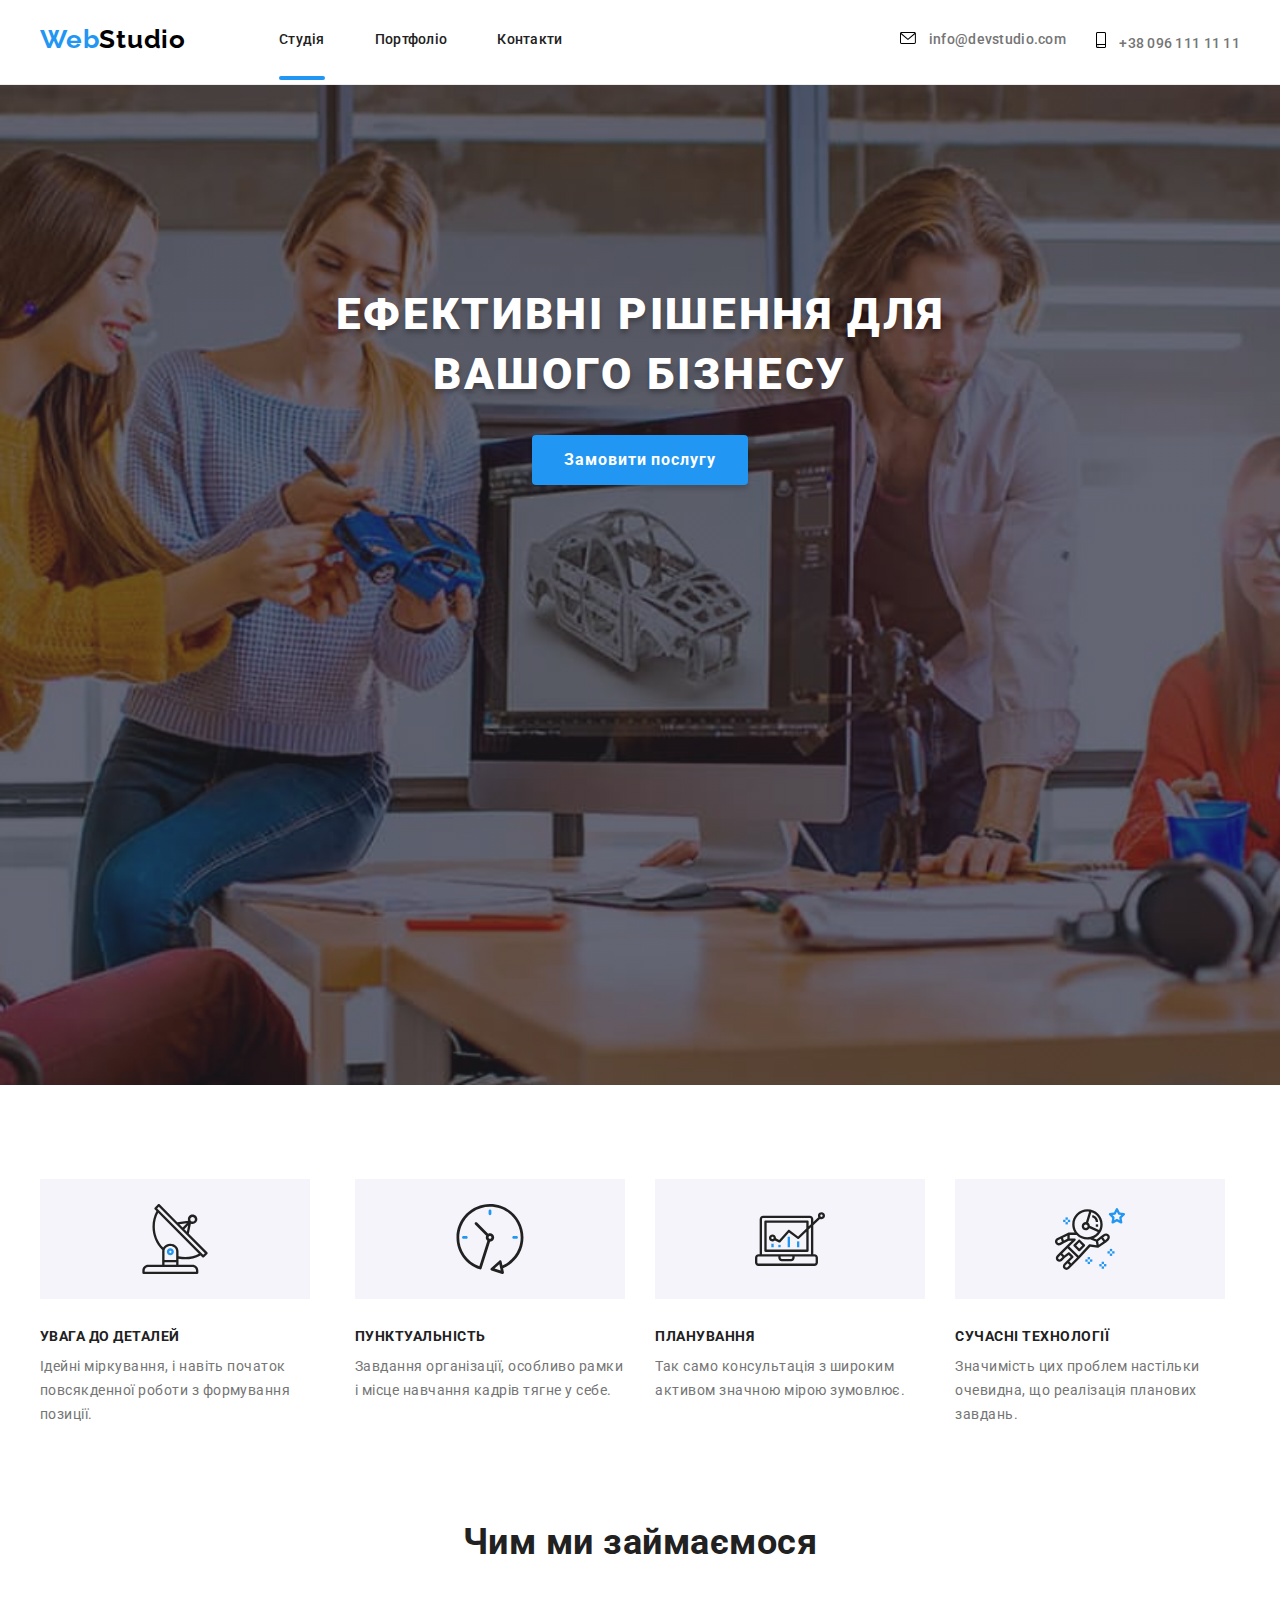
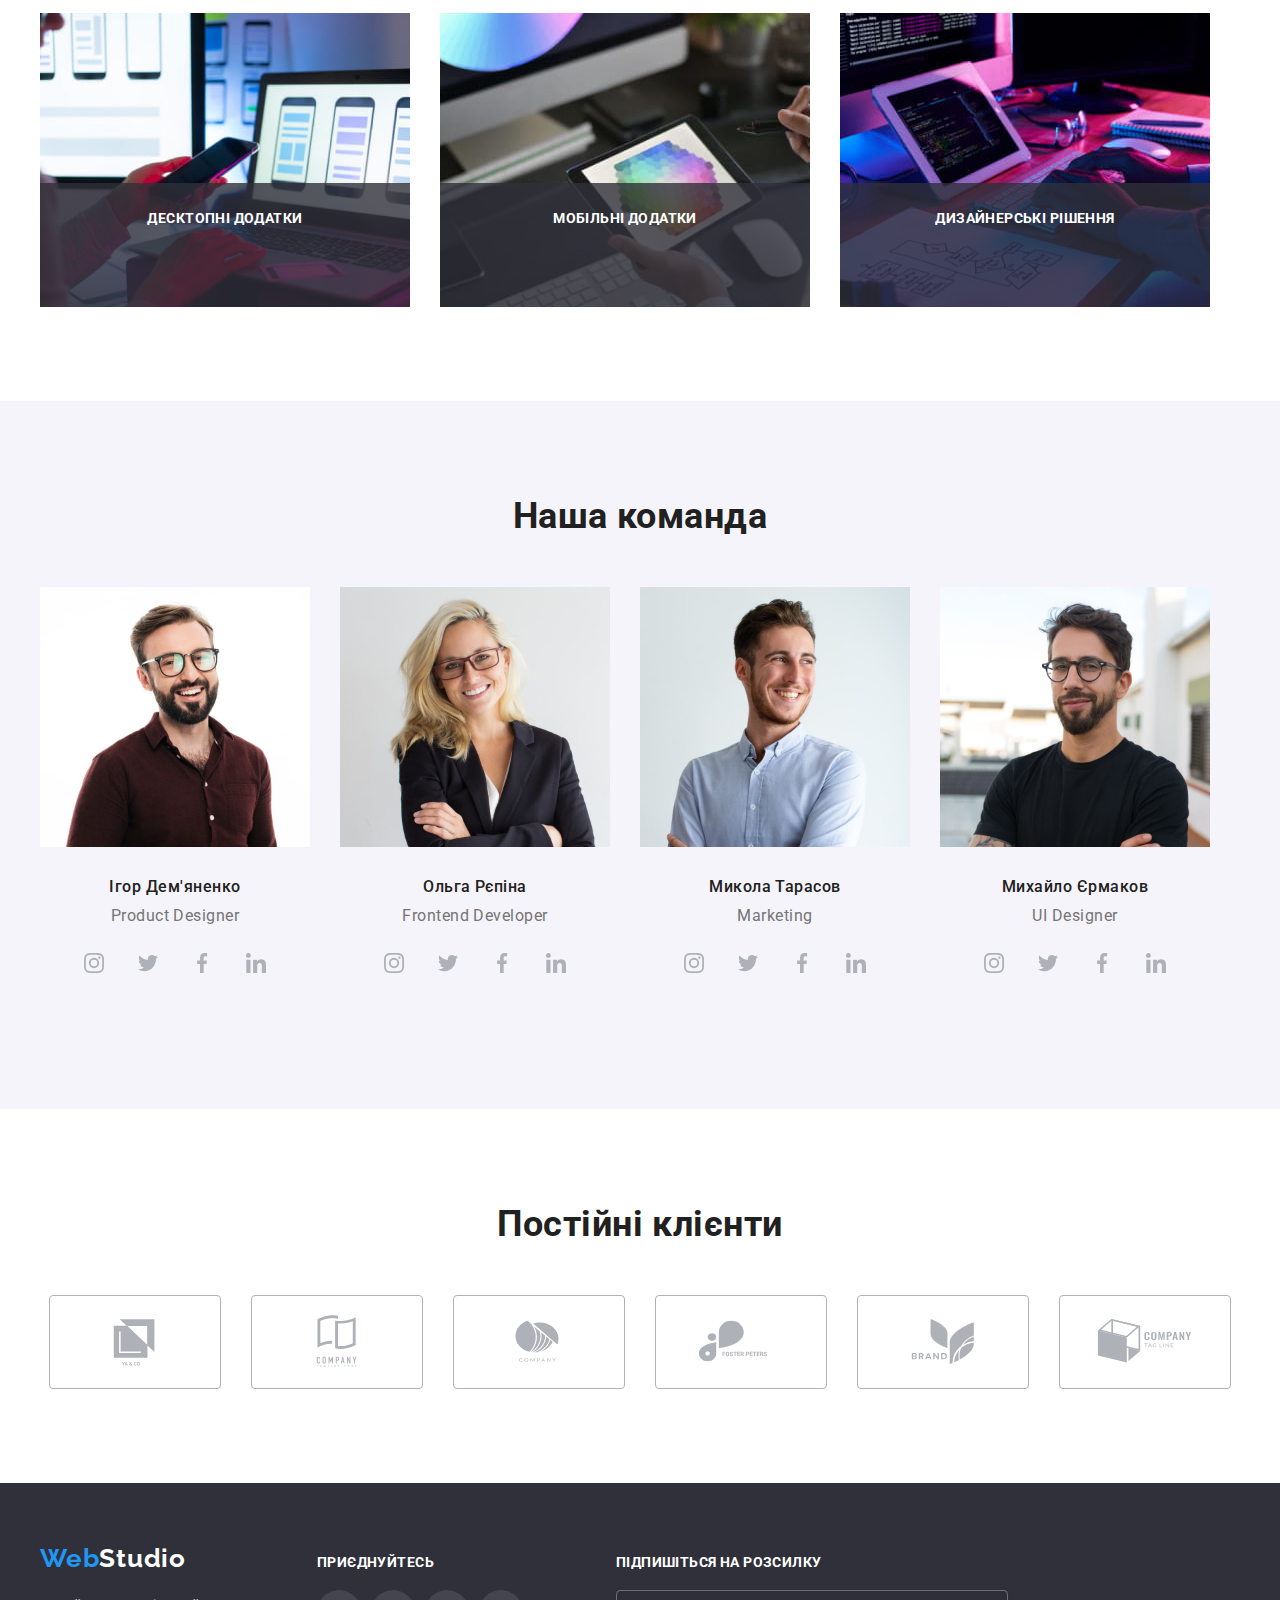
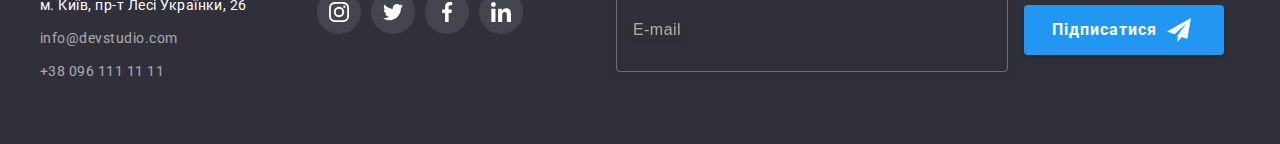
==== index.html @ bf603e13 "Initial commit" ====
<!DOCTYPE html>
<html lang="Uk">
  <head>
    <meta charset="UTF-8" />
    <meta http-equiv="X-UA-Compatible" content="IE=edge" />
    <meta name="viewport" content="width=device-width, initial-scale=1.0" />
    <title>Студія</title>
    <!-- Fonts -->
    <link rel="preconnect" href="https://fonts.googleapis.com" />
    <link rel="preconnect" href="https://fonts.gstatic.com" crossorigin />
    <link
      href="https://fonts.googleapis.com/css2?family=Raleway:wght@700&family=Roboto:wght@400;500;700;900&display=swap"
      rel="stylesheet"
    />
    <!-- Modern-normalize CSS -->
    <link
      rel="stylesheet"
      href="https://cdnjs.cloudflare.com/ajax/libs/modern-normalize/1.1.0/modern-normalize.min.css"
      integrity="sha512-wpPYUAdjBVSE4KJnH1VR1HeZfpl1ub8YT/NKx4PuQ5NmX2tKuGu6U/JRp5y+Y8XG2tV+wKQpNHVUX03MfMFn9Q=="
      crossorigin="anonymous"
      referrerpolicy="no-referrer"
    />
    <!-- My CSS -->
    <link rel="stylesheet" href="./css/main.min.css"/>

  </head>
  <body>
    <!--
      |============================
      | Верхня лінія сторінки Студія
      |============================
    -->

    <header class="header">
      <div class="container header__flex">
        <a href="./index.html" class="logo__web">Web<span class="logo__studio">Studio</span></a>
        <nav class="nav">
          <ul class="nav__list">
            <li class="nav__item"><a class="nav__current" href="./index.html">Студія</a></li>
            <li class="nav__item"><a href="./portfolio.html">Портфоліо</a></li>
            <li class="nav__item"><a href="">Контакти</a></li>
          </ul>
        </nav>
        <ul class="contacts">
          <li class="contacts__list">
            <a class="contacts__item" href="mailto:info@devstudio.com">
              <svg class="contacts__envelope" width="16" height="12">
                <use href="./images/sprite-icons.svg#icon-envelope"></use>
              </svg>
              info@devstudio.com
            </a>
          </li>
          <li class="contacts__list">
            <a class="contacts__item" href="tel:+380961111111">
              <svg class="contacts__smartphone" width="10" height="16">
                <use href="./images/sprite-icons.svg#icon-smartphone"></use>
              </svg>
              +38 096 111 11 11</a
            >
          </li>
        </ul>
      </div>
    </header>

    <!--
    |============================
    | Основний контент сторінки Студія 
    |============================
      -->

    <main>
      <!--
        |============================
        | Герой (шапка) сторінки 
        |============================
      -->
      <section class="hero">
        <h1 class="hero__title">Ефективні рішення для вашого бізнесу</h1>
        <button type="button" class="hero__button" data-modal-open>Замовити послугу</button>
      </section>

      <!--
        |============================
        | Особливості
        |============================
      -->

      <section class="section__features">
        <div class="container">
          <h2 class="visually-hidden">Особливості</h2>
          <ul class="feature__list">
            <li class="feature__item">
              <div class="feature__box">
                <svg class="feature__icons" width="70" height="70">
                  <use href="./images/sprite-icons.svg#icon-antenna"></use>
                </svg>
              </div>
              <h3 class="feature__subtitle">Увага до деталей</h3>
              <p>Ідейні міркування, і навіть початок повсякденної роботи з формування позиції.</p>
            </li>
            <li class="feature__item">
              <div class="feature__box">
                <svg class="feature__icons" width="70" height="70">
                  <use href="./images/sprite-icons.svg#icon-clock"></use>
                </svg>
              </div>
              <h3 class="feature__subtitle">Пунктуальність</h3>
              <p>Завдання організації, особливо рамки і місце навчання кадрів тягне у себе.</p>
            </li>
            <li class="feature__item">
              <div class="feature__box">
                <svg class="feature__icons" width="70" height="70">
                  <use href="./images/sprite-icons.svg#icon-diagram"></use>
                </svg>
              </div>
              <h3 class="feature__subtitle">Планування</h3>
              <p>Так само консультація з широким активом значною мірою зумовлює.</p>
            </li>
            <li class="feature__item">
              <div class="feature__box">
                <svg class="feature__icons" width="70" height="70">
                  <use href="./images/sprite-icons.svg#icon-astronaut"></use>
                </svg>
              </div>
              <h3 class="feature__subtitle">Сучасні технології</h3>
              <p>Значимість цих проблем настільки очевидна, що реалізація планових завдань.</p>
            </li>
          </ul>
        </div>
      </section>

      <!--
        |============================
        | Чим ми займаємося
        |============================
      -->

      <section class="work__section">
        <div class="container">
          <h2>Чим ми займаємося</h2>
          <ul class="work__list">
            <li class="work__item">
              <div class="work__thumb">
                <img
                  src="./images/box-1.jpg"
                  alt="Жінка користується телефоном та ноутбуком"
                  width="370"
                  height="294"
                />
                <p>Десктопні додатки</p>
              </div>
            </li>
            <li class="work__item">
              <div class="work__thumb">
                <img
                  src="./images/box-2.jpg"
                  alt="Дизайнер використовує планшет"
                  width="370"
                  height="294"
                />
                <p>Мобільні додатки</p>
              </div>
            </li>
            <li class="work__item">
              <div class="work__thumb">
                <img
                  src="./images/box-3.jpg"
                  alt="Чоловік займається програмуванням"
                  width="370"
                  height="294"
                />
                <p>Дизайнерські рішення</p>
              </div>
            </li>
          </ul>
        </div>
      </section>

      <!--
        |============================
        | Наша команда
        |============================
      -->

      <section class="section__team">
        <div class="container">
          <h2>Наша команда</h2>
          <ul class="team__list">
            <li class="social__item">
              <img src="./images/card-1.jpg" alt="Ігор Дем'яненко" width="270" height="260" />
              <div class="team__name">
                <h3>Ігор Дем'яненко</h3>
                <p lang="En">Product Designer</p>
                <ul class="social__list">
                  <li class="team__item">
                    <a
                      href="https://www.instagram.com/"
                      class="social__link"
                      target="_blank"
                      rel="nofollow noopener noreffer"
                    >
                      <svg class="social__icons" width="20" height="20">
                        <use href="./images/sprite-icons.svg#icon-instagram"></use>
                      </svg>
                    </a>
                  </li>
                  <li class="team__item">
                    <a
                      href="https://www.twitter.com/"
                      class="social__link"
                      target="_blank"
                      rel="nofollow noopener noreffer"
                    >
                      <svg class="social__icons" width="20" height="20">
                        <use href="./images/sprite-icons.svg#icon-twitter"></use>
                      </svg>
                    </a>
                  </li>
                  <li class="team__item">
                    <a
                      href="https://www.facebook.com/"
                      class="social__link"
                      target="_blank"
                      rel="nofollow noopener noreffer"
                    >
                      <svg class="social__icons" width="20" height="20">
                        <use href="./images/sprite-icons.svg#icon-facebook"></use>
                      </svg>
                    </a>
                  </li>
                  <li class="team__item">
                    <a
                      href="https://www.linkedin.com/"
                      class="social__link"
                      target="_blank"
                      rel="nofollow noopener noreffer"
                    >
                      <svg class="social__icons" width="20" height="20">
                        <use href="./images/sprite-icons.svg#icon-linkedin"></use>
                      </svg>
                    </a>
                  </li>
                </ul>
              </div>
            </li>

            <li class="social__item">
              <img src="./images/card-2.jpg" alt="Ольга Рєпіна" width="270" height="260" />
              <div class="team__name">
                <h3>Ольга Рєпіна</h3>
                <p lang="En">Frontend Developer</p>
                <ul class="social__list">
                  <li class="team__item">
                    <a
                      href="https://www.instagram.com/"
                      class="social__link"
                      target="_blank"
                      rel="nofollow noopener noreffer"
                    >
                      <svg class="social___icons" width="20" height="20">
                        <use href="./images/sprite-icons.svg#icon-instagram"></use>
                      </svg>
                    </a>
                  </li>
                  <li class="team__item">
                    <a
                      href="https://www.twitter.com/"
                      class="social__link"
                      target="_blank"
                      rel="nofollow noopener noreffer"
                    >
                      <svg class="social__icons" width="20" height="20">
                        <use href="./images/sprite-icons.svg#icon-twitter"></use>
                      </svg>
                    </a>
                  </li>
                  <li class="team__item">
                    <a
                      href="https://www.facebook.com/"
                      class="social__link"
                      target="_blank"
                      rel="nofollow noopener noreffer"
                    >
                      <svg class="social__icons" width="20" height="20">
                        <use href="./images/sprite-icons.svg#icon-facebook"></use>
                      </svg>
                    </a>
                  </li>
                  <li class="team__item">
                    <a
                      href="https://www.linkedin.com/"
                      class="social__link"
                      target="_blank"
                      rel="nofollow noopener noreffer"
                    >
                      <svg class="social__icons" width="20" height="20">
                        <use href="./images/sprite-icons.svg#icon-linkedin"></use>
                      </svg>
                    </a>
                  </li>
                </ul>
              </div>
            </li>

            <li class="social__item">
              <img src="./images/card-3.jpg" alt="Микола Тарасов" width="270" height="260" />
              <div class="team__name">
                <h3>Микола Тарасов</h3>
                <p lang="En">Marketing</p>
                <ul class="social__list">
                  <li class="team__item">
                    <a
                      href="https://www.instagram.com/"
                      class="social__link"
                      target="_blank"
                      rel="nofollow noopener noreffer"
                    >
                      <svg class="social__icons" width="20" height="20">
                        <use href="./images/sprite-icons.svg#icon-instagram"></use>
                      </svg>
                    </a>
                  </li>
                  <li class="team__item">
                    <a
                      href="https://www.twitter.com/"
                      class="social__link"
                      target="_blank"
                      rel="nofollow noopener noreffer"
                    >
                      <svg class="social__icons" width="20" height="20">
                        <use href="./images/sprite-icons.svg#icon-twitter"></use>
                      </svg>
                    </a>
                  </li>
                  <li class="team__item">
                    <a
                      href="https://www.facebook.com/"
                      class="social__link"
                      target="_blank"
                      rel="nofollow noopener noreffer"
                    >
                      <svg class="social__icons" width="20" height="20">
                        <use href="./images/sprite-icons.svg#icon-facebook"></use>
                      </svg>
                    </a>
                  </li>
                  <li class="team__item">
                    <a
                      href="https://www.linkedin.com/"
                      class="social__link"
                      target="_blank"
                      rel="nofollow noopener noreffer"
                    >
                      <svg class="social__icons" width="20" height="20">
                        <use href="./images/sprite-icons.svg#icon-linkedin"></use>
                      </svg>
                    </a>
                  </li>
                </ul>
              </div>
            </li>

            <li class="social__item">
              <img src="./images/card-4.jpg" alt="Михайло Єрмаков" width="270" height="260" />
              <div class="team__name">
                <h3>Михайло Єрмаков</h3>
                <p lang="En">UI Designer</p>
                <ul class="social__list">
                  <li class="team__item">
                    <a
                      href="https://www.instagram.com/"
                      class="social__link"
                      target="_blank"
                      rel="nofollow noopener noreffer"
                    >
                      <svg class="social__icons" width="20" height="20">
                        <use href="./images/sprite-icons.svg#icon-instagram"></use>
                      </svg>
                    </a>
                  </li>
                  <li class="team__item">
                    <a
                      href="https://www.twitter.com/"
                      class="social__link"
                      target="_blank"
                      rel="nofollow noopener noreffer"
                    >
                      <svg class="social__icons" width="20" height="20">
                        <use href="./images/sprite-icons.svg#icon-twitter"></use>
                      </svg>
                    </a>
                  </li>
                  <li class="team__item">
                    <a
                      href="https://www.facebook.com/"
                      class="social__link"
                      target="_blank"
                      rel="nofollow noopener noreffer"
                    >
                      <svg class="social__icons" width="20" height="20">
                        <use href="./images/sprite-icons.svg#icon-facebook"></use>
                      </svg>
                    </a>
                  </li>
                  <li class="team__item">
                    <a
                      href="https://www.linkedin.com/"
                      class="social__link"
                      target="_blank"
                      rel="nofollow noopener noreffer"
                    >
                      <svg class="social__icons" width="20" height="20">
                        <use href="./images/sprite-icons.svg#icon-linkedin"></use>
                      </svg>
                    </a>
                  </li>
                </ul>
              </div>
            </li>
          </ul>
        </div>
      </section>

      <!--
        |============================
        | ПОСТІЙНІ КЛІЄНТИ
        |============================
      -->

      <section class="section__clients">
        <div class="container">
          <h2>Постійні клієнти</h2>
          <ul class="client__list">
            <li class="client__item">
              <a href="" class="client__link">
                <svg class="client__icons" width="106" height="60">
                  <use href="./images/sprite-icons.svg#icon-client-6"></use>
                </svg>
              </a>
            </li>
            <li class="client__item">
              <a href="" class="client__link">
                <svg class="client__icons" width="106" height="60">
                  <use href="./images/sprite-icons.svg#icon-client-5"></use>
                </svg>
              </a>
            </li>
            <li class="client__item">
              <a href="" class="client__link">
                <svg class="client__icons" width="106" height="60">
                  <use href="./images/sprite-icons.svg#icon-client-4"></use>
                </svg>
              </a>
            </li>
            <li class="client__item">
              <a href="" class="client__link">
                <svg class="client__icons" width="106" height="60">
                  <use href="./images/sprite-icons.svg#icon-client-3"></use>
                </svg>
              </a>
            </li>
            <li class="client__item">
              <a href="" class="client__link">
                <svg class="client__icons" width="106" height="60">
                  <use href="./images/sprite-icons.svg#icon-client-2"></use>
                </svg>
              </a>
            </li>
            <li class="client__item">
              <a href="" class="client__link">
                <svg class="client__icons" width="106" height="60">
                  <use href="./images/sprite-icons.svg#icon-client-1"></use>
                </svg>
              </a>
            </li>
          </ul>
        </div>
      </section>
    </main>

    <!--
      |============================
      | Підвал сторінки Студія
      |============================
    -->

    <footer class="footer">
      <div class="container footer__flex">
        <div>
          <a href="./index.html" class="logo__web">Web<span class="logo__studio">Studio</span></a>
          <address class="footer__address">
            <ul class="address__list">
              <li class="address__item">
                <a
                  class="address"
                  href="https://goo.gl/maps/hQi6V8cCwgHhLjm26"
                  target="_blank"
                  rel="nofollow noopener noreffer"
                  >м. Київ, пр-т Лесі Українки, 26</a
                >
              </li>
              <li class="address__item">
                <a href="mailto:info@devstudio.com">info@devstudio.com</a>
              </li>
              <li class="address__item"><a href="tel:+380961111111">+38 096 111 11 11</a></li>
            </ul>
          </address>
        </div>
        <div class="social">
          <p class="social__title">Приєднуйтесь</p>
          <ul class="social__list">
            <li class="social__item">
              <a
                href="https://www.instagram.com/"
                class="link"
                target="_blank"
                rel="nofollow noopener noreffer"
              >
                <svg class="social__icons" width="20" height="20">
                  <use href="./images/sprite-icons.svg#icon-instagram"></use>
                </svg>
              </a>
            </li>
            <li class="social__item">
              <a
                href="https://twitter.com/?lang=uk"
                class="link"
                target="_blank"
                rel="nofollow noopener noreffer"
                ><svg class="social__icons" width="20" height="20">
                  <use href="./images/sprite-icons.svg#icon-twitter"></use>
                </svg>
              </a>
            </li>
            <li class="social__item">
              <a
                href="https://www.facebook.com/"
                class="link"
                target="_blank"
                rel="nofollow noopener noreffer"
                ><svg class="social__icons" width="20" height="20">
                  <use href="./images/sprite-icons.svg#icon-facebook"></use>
                </svg>
              </a>
            </li>
            <li class="social__item">
              <a
                href="https://www.linkedin.com/"
                class="link"
                target="_blank"
                rel="nofollow noopener noreffer"
                ><svg class="social__icons" width="20" height="20">
                  <use href="./images/sprite-icons.svg#icon-linkedin"></use>
                </svg>
              </a>
            </li>
          </ul>
        </div>
        <form class="subscription" action="subscription">
          <p class="social__title">Підпишіться на розсилку</p>
          <label>
            <input class="email" name="email" type="email" placeholder="E-mail" />
          </label>

          <button class="button" type="submit">
            Підписатися
            <svg class="send" width="24" height="24">
              <use href="./images/sprite-icons.svg#send"></use>
            </svg>
          </button>
        </form>
      </div>
    </footer>

    <!--
      |============================
      | Модальне вікно
      |============================
    -->
    <div class="backdrop is-hidden" data-modal>
      <div class="modal">
        <form class="order" name="order">
          <h2>Залиште свої дані, ми вам передзвонимо</h2>
          <div class="form__field">
            <label for="name">Ім&#8217;я</label>
            <input class="text__field" type="text" name="name" id="name" />
            <svg class="form-icon" width="18" height="18">
              <use href="./images/sprite-icons.svg#person"></use>
            </svg>
          </div>

          <div class="form__field">
            <label for="tel">Телефон</label>
            <input class="text__field" type="tel" name="phone_number" id="tel" />
            <svg class="form-icon" width="18" height="18">
              <use href="./images/sprite-icons.svg#phone-black"></use>
            </svg>
          </div>

          <div class="form__field">
            <label for="email">Пошта</label>
            <input class="text__field" type="email" name="email" id="email" />
            <svg class="form-icon" width="18" height="18">
              <use href="./images/sprite-icons.svg#email-black"></use>
            </svg>
          </div>

          <div class="form__field">
            <label for="comment">Коментар</label>
            <textarea name="comment" id="comment" rows="5" placeholder="Введіть текст"></textarea>
          </div>

          <div class="licence">
            <label class="licence-lable" for="licence">
              <input class="checkbox" type="checkbox" name="licence" id="licence" />
              <span class="icon">
                <svg width="16" height="15">
                  <use href="./images/sprite-icons.svg#icon-check-full"></use>
                </svg>
              </span>
              Погоджуюся з розсилкою та приймаю <a class="licence-link" href="">Умови договору</a>
            </label>
          </div>

          <button class="btn" type="submit">Відправити</button>
        </form>

        <button class="close" type="button" data-modal-close>
          <svg class="modal-close" width="11" height="11">
            <use href="./images/sprite-icons.svg#icon-cross"></use>
          </svg>
        </button>
      </div>
    </div>

    <!-- Підключаємо модальне вікно -->

    <script src="./js/modal.js"></script>
  </body>
</html>
---- css/main.min.css ----
body{color:var(--primary-text-color);font-family:Roboto,Raleway,Montserrat,sans-serif;letter-spacing:.03em;margin:0}ul,ol{list-style:none}a{text-decoration:none;color:currentColor}ul,p,h1,h2,h3{margin:0;padding:0}img{display:block;max-width:100%;height:auto}.container{width:1200px;margin:0 auto;padding:0 15px}:root{--primary-text-color: #757575;--title-text-color: #212121;--accent-color: #2196f3;--white-text-color: #ffffff;--social-primary-color: #afb1b8;--footer-mail-color: rgba(255, 255, 255, 0.6);--modal-border-color: rgba(33, 33, 33, 0.2);--secondary-bg-color: #f5f4fa;--footer-bg-color: #2f303a;--accent-bg-color: #2196f3;--white-bg-color: #ffffff;--social-bg-color: rgba(255, 255, 255, 0.1);--project-list-gap: 30px;--section-padding-gap: 94px;--shadow-portfolio: 0px 4px 4px rgba(0, 0, 0, 0.25);--shadow-studio: 0px 1px 3px rgba(0, 0, 0, 0.12), 0px 1px 1px rgba(0, 0, 0, 0.14), 0px 2px 1px rgba(0, 0, 0, 0.2);--cubic-bezier: cubic-bezier(0.4, 0, 0.2, 1)}.visually-hidden{position:absolute;width:1px;height:1px;margin:-1px;border:0;padding:0;white-space:nowrap;-webkit-clip-path:inset(100%);clip-path:inset(100%);clip:rect(0 0 0 0);overflow:hidden}.nav a.current{color:var(--accent-color)}.nav a{padding-top:32px;padding-bottom:32px;color:var(--title-text-color);-webkit-transition:color 250ms var(--cubic-bezier);transition:color 250ms var(--cubic-bezier)}.nav a:hover,.nav a:focus{color:var(--accent-color)}.nav{margin-left:93px}.nav__list{display:-webkit-box;display:-ms-flexbox;display:flex}.nav__list .nav__item{position:relative;padding-top:32px;padding-bottom:32px}.nav__list .nav__item:not(:last-child){margin-right:50px}.nav a.nav__current::after{position:absolute;bottom:0;left:0;content:"";display:block;width:100%;height:4px;border-radius:2px;background-color:var(--accent-bg-color)}.contacts a{padding-top:32px;padding-bottom:32px;color:var(--primary-text-color);-webkit-transition:color 250ms var(--cubic-bezier),fill 250ms var(--cubic-bezier);transition:color 250ms var(--cubic-bezier),fill 250ms var(--cubic-bezier)}.contacts a:hover,.contacts a:focus{color:var(--accent-color);fill:var(--accent-color)}.contacts__envelope,.contacts__smartphone{margin-right:10px}.section__clients{padding-top:var(--section-padding-gap);padding-bottom:var(--section-padding-gap)}.section__clients .client__list{display:-webkit-box;display:-ms-flexbox;display:flex;-webkit-box-pack:center;-ms-flex-pack:center;justify-content:center}.section__clients .social__item:not(:last-child){margin-right:30px}.section__clients .client__item:not(:last-child){margin-right:30px}.section__clients .client__link{display:-webkit-inline-box;display:-ms-inline-flexbox;display:inline-flex;-webkit-box-pack:center;-ms-flex-pack:center;justify-content:center;-webkit-box-align:center;-ms-flex-align:center;align-items:center;width:170px;height:92px;border:1px solid #afb1b8;border-radius:4px;color:var(--social-primary-color);fill:currentColor;-webkit-transition:color 250ms var(--cubic-bezier),fill 250ms var(--cubic-bezier),border-color 250ms var(--cubic-bezier),-webkit-transform 250ms var(--cubic-bezier);transition:color 250ms var(--cubic-bezier),fill 250ms var(--cubic-bezier),border-color 250ms var(--cubic-bezier),-webkit-transform 250ms var(--cubic-bezier);transition:color 250ms var(--cubic-bezier),fill 250ms var(--cubic-bezier),border-color 250ms var(--cubic-bezier),transform 250ms var(--cubic-bezier);transition:color 250ms var(--cubic-bezier),fill 250ms var(--cubic-bezier),border-color 250ms var(--cubic-bezier),transform 250ms var(--cubic-bezier),-webkit-transform 250ms var(--cubic-bezier)}.section__clients .client__link:hover,.section__clients .client__link:focus{color:var(--accent-color);fill:var(--accent-color);border-color:var(--accent-color);-webkit-transform:scale(1.15);transform:scale(1.15)}.contacts a{padding-top:32px;padding-bottom:32px;color:var(--primary-text-color);-webkit-transition:color 250ms var(--cubic-bezier),fill 250ms var(--cubic-bezier);transition:color 250ms var(--cubic-bezier),fill 250ms var(--cubic-bezier)}.contacts a:hover,.contacts a:focus{color:var(--accent-color);fill:var(--accent-color)}.contacts__envelope,.contacts__smartphone{margin-right:10px}.section__features{margin-top:0;padding-top:var(--section-padding-gap);padding-bottom:var(--section-padding-gap)}.section__features .feature__subtitle{margin-bottom:10px;color:var(--title-text-color);font-size:14px;line-height:1.14;text-transform:uppercase}.section__features p{margin-top:0px;margin-bottom:0px;font-size:14px;line-height:1.71}.feature__box{display:-webkit-inline-box;display:-ms-inline-flexbox;display:inline-flex;-webkit-box-pack:center;-ms-flex-pack:center;justify-content:center;-webkit-box-align:center;-ms-flex-align:center;align-items:center;width:270px;height:120px;margin-bottom:30px;background-color:var(--secondary-bg-color)}.feature__list{display:-webkit-box;display:-ms-flexbox;display:flex}.feature__list .item{width:calc((100% - 90px)/4)}.feature__list .feature__item:not(:last-child){margin-right:30px}.hero{padding-top:200px;padding-bottom:200px;margin-left:auto;margin-right:auto;max-width:1600px;min-height:600px;background-color:#2f303a;text-align:center;background-image:-webkit-gradient(linear, left top, right top, from(rgba(47, 48, 58, 0.4)), to(rgba(47, 48, 58, 0.4))),url(../images/bg-images/hero-bg.jpg);background-image:linear-gradient(to right, rgba(47, 48, 58, 0.4), rgba(47, 48, 58, 0.4)),url(../images/bg-images/hero-bg.jpg);background-size:cover;background-position:center}.hero__title{width:696px;margin-left:auto;margin-right:auto;margin-bottom:30px;color:var(--white-text-color);font-weight:900;font-size:44px;line-height:1.36;letter-spacing:.06em;text-transform:uppercase;text-shadow:0px 4px 4px rgba(0,0,0,.25)}.hero .hero__button{color:var(--white-text-color);background-color:var(--accent-bg-color);cursor:pointer;display:inline-block;padding:10px 32px;border-radius:4px;-webkit-box-shadow:0px 4px 4px rgba(0,0,0,.15);box-shadow:0px 4px 4px rgba(0,0,0,.15);min-width:216px;min-height:50px;border:none;font-family:inherit;font-weight:700;font-size:16px;line-height:1.88;letter-spacing:.06em}.backdrop{position:fixed;top:0;left:0;width:100%;height:100%;background-color:rgba(47,48,58,.6);opacity:1;visibility:visible;-webkit-transition:opacity 250ms var(--cubic-bezier),visibility 250ms var(--cubic-bezier);transition:opacity 250ms var(--cubic-bezier),visibility 250ms var(--cubic-bezier)}.backdrop.is-hidden{opacity:0;pointer-events:none;visibility:hidden}.modal{position:absolute;top:50%;left:50%;padding:40px;width:528px;height:581px;border-radius:4px;background-color:var(--white-bg-color);-webkit-transform:translate(-50%, -50%) scale(1);transform:translate(-50%, -50%) scale(1);opacity:1;-webkit-transition:opacity 250ms var(--cubic-bezier),-webkit-transform 250ms var(--cubic-bezier);transition:opacity 250ms var(--cubic-bezier),-webkit-transform 250ms var(--cubic-bezier);transition:transform 250ms var(--cubic-bezier),opacity 250ms var(--cubic-bezier);transition:transform 250ms var(--cubic-bezier),opacity 250ms var(--cubic-bezier),-webkit-transform 250ms var(--cubic-bezier)}.backdrop.is-hidden .modal{-webkit-transform:translate(-50%, -50%) scale(0.75);transform:translate(-50%, -50%) scale(0.75);opacity:0}.modal .close{position:absolute;top:8px;right:8px;display:-webkit-box;display:-ms-flexbox;display:flex;-webkit-box-pack:center;-ms-flex-pack:center;justify-content:center;-webkit-box-align:center;-ms-flex-align:center;align-items:center;width:30px;height:30px;border:1px solid rgba(0,0,0,.1);border-radius:50%;background-color:var(--white-bg-color);-webkit-transition:color 250ms var(--cubic-bezier),scale 250ms var(--cubic-bezier),-webkit-transform 250ms var(--cubic-bezier);transition:color 250ms var(--cubic-bezier),scale 250ms var(--cubic-bezier),-webkit-transform 250ms var(--cubic-bezier);transition:color 250ms var(--cubic-bezier),scale 250ms var(--cubic-bezier),transform 250ms var(--cubic-bezier);transition:color 250ms var(--cubic-bezier),scale 250ms var(--cubic-bezier),transform 250ms var(--cubic-bezier),-webkit-transform 250ms var(--cubic-bezier);color:#000}.modal .close:hover,.modal .close:focus{-webkit-transform:rotate(180deg) scale(1.15);transform:rotate(180deg) scale(1.15);color:var(--accent-color);cursor:pointer}.modal-close{fill:currentColor}.header .logo__web{padding-top:24px;padding-bottom:25px;display:inline-block}.logo__studio{color:#000}.header{border-bottom:1px solid #ececec;background-color:var(--white-bg-color);font-weight:500;font-size:14px;line-height:1.14;letter-spacing:.02em}.contacts__item{display:block;-webkit-box-pack:center;-ms-flex-pack:center;justify-content:center}.header__flex{display:-webkit-box;display:-ms-flexbox;display:flex}.header .contacts{display:-webkit-box;display:-ms-flexbox;display:flex;margin-left:auto}.header .contacts__list:not(:last-child){margin-right:30px}.header .mail,.header .tel{display:-webkit-box;display:-ms-flexbox;display:flex;-webkit-box-align:center;-ms-flex-align:center;align-items:center}form>h2{margin-bottom:12px;font-weight:700;font-size:20px;line-height:1.15;text-align:center;letter-spacing:.03em;color:var(--title-text-color)}.form__field{position:relative;display:-webkit-box;display:-ms-flexbox;display:flex;-webkit-box-orient:vertical;-webkit-box-direction:normal;-ms-flex-direction:column;flex-direction:column;gap:4px;margin-bottom:10px}.form__field:nth-of-type(4){margin-bottom:20px}.form__field label{font-size:12px;line-height:1.1666666667;letter-spacing:.01em;color:var(--primary-text-color)}.form__field input{padding:11px 12px;padding-left:42px;width:100%;height:40px;font-size:12px;line-height:1.1666666667;letter-spacing:.01em;color:var(--title-text-color);border:1px solid var(--modal-border-color);border-radius:4px;outline:rgba(0,0,0,0);-webkit-transition:border-color 250ms var(--cubic-bezier);transition:border-color 250ms var(--cubic-bezier)}.text__field:hover,.form__field textarea:hover{cursor:pointer}.form__field textarea{padding:12px 16px;width:100%;font-size:12px;line-height:1.1666666667;letter-spacing:.01em;color:var(--title-text-color);border:1px solid var(--modal-border-color);border-radius:4px;outline:rgba(0,0,0,0)}.form__field textarea:focus{border-color:var(--accent-color)}textarea{resize:none}textarea::-webkit-input-placeholder{font-size:12px;line-height:1.1666666667;letter-spacing:.01em;color:rgba(117,117,117,.5)}textarea::-moz-placeholder{font-size:12px;line-height:1.1666666667;letter-spacing:.01em;color:rgba(117,117,117,.5)}textarea:-ms-input-placeholder{font-size:12px;line-height:1.1666666667;letter-spacing:.01em;color:rgba(117,117,117,.5)}textarea::-ms-input-placeholder{font-size:12px;line-height:1.1666666667;letter-spacing:.01em;color:rgba(117,117,117,.5)}textarea::placeholder{font-size:12px;line-height:1.1666666667;letter-spacing:.01em;color:rgba(117,117,117,.5)}.text__field:focus{border-color:var(--accent-color)}.text__field:focus+.form-icon{fill:var(--accent-color);-webkit-transition:fill 250ms var(--cubic-bezier);transition:fill 250ms var(--cubic-bezier)}.licence{margin-bottom:30px}.licence-lable{display:-webkit-box;display:-ms-flexbox;display:flex;-webkit-box-align:center;-ms-flex-align:center;align-items:center;gap:8px}.licence label{margin-left:8px;font-size:14px;line-height:1.7142857143;letter-spacing:.03em;color:var(--primary-text-color)}.checkbox{position:absolute;width:1px;height:1px;margin:-1px;border:0;padding:0;white-space:nowrap;-webkit-clip-path:inset(100%);clip-path:inset(100%);clip:rect(0 0 0 0);overflow:hidden}.licence .icon{display:-webkit-inline-box;display:-ms-inline-flexbox;display:inline-flex;-webkit-box-align:center;-ms-flex-align:center;align-items:center;-webkit-box-pack:center;-ms-flex-pack:center;justify-content:center;width:16px;height:15px;border:2px solid var(--title-text-color);border-radius:4px;background-origin:border-box}.checkbox:checked+.icon{background-color:var(--accent-bg-color);border-color:var(--accent-color)}.form-icon{position:absolute;top:50%;left:12px}form .licence-link{-webkit-text-decoration-line:underline;text-decoration-line:underline;color:var(--accent-bg-color)}form .btn{display:block;margin-right:auto;margin-left:auto;min-width:200px;min-height:50px;color:var(--white-text-color);background-color:var(--accent-bg-color);cursor:pointer;text-align:center;padding:10px 10px;border-radius:4px;-webkit-box-shadow:0px 4px 4px rgba(0,0,0,.15);box-shadow:0px 4px 4px rgba(0,0,0,.15);border:none;font-family:inherit;font-weight:700;font-size:16px;line-height:1.875;letter-spacing:.06em}.filters__list .filters__button{display:inline-block;padding:6px 22px;border-radius:4px;min-height:38px;border:none;color:var(--title-text-color);background-color:var(--secondary-bg-color);cursor:pointer;font-family:inherit;font-weight:500;font-size:16px;line-height:1.62;letter-spacing:inherit;-webkit-transition:color 250ms var(--cubic-bezier),background-color 250ms var(--cubic-bezier),-webkit-box-shadow 250ms var(--cubic-bezier);transition:color 250ms var(--cubic-bezier),background-color 250ms var(--cubic-bezier),-webkit-box-shadow 250ms var(--cubic-bezier);transition:color 250ms var(--cubic-bezier),background-color 250ms var(--cubic-bezier),box-shadow 250ms var(--cubic-bezier);transition:color 250ms var(--cubic-bezier),background-color 250ms var(--cubic-bezier),box-shadow 250ms var(--cubic-bezier),-webkit-box-shadow 250ms var(--cubic-bezier)}.filters__list .filters__button:hover,.filters__list .filters__button:focus{color:var(--white-text-color);background-color:var(--accent-bg-color);-webkit-box-shadow:var(--shadow-portfolio);box-shadow:var(--shadow-portfolio)}.section__projects{padding-top:var(--section-padding-gap);padding-bottom:var(--section-padding-gap)}.section__projects .filters__list{margin-bottom:50px}.project__list>.project__item{width:370px}.section__projects h2{width:322px;min-height:36px;color:var(--title-text-color);font-size:18px;line-height:2;letter-spacing:.06em}.section__projects p{width:322px;min-height:30px;margin-top:4px;font-size:16px;line-height:1.88}.project__name{padding:20px 24px;border-left:1px solid #ececec;border-right:1px solid #ececec;border-bottom:1px solid #ececec}.filters__list{display:-webkit-box;display:-ms-flexbox;display:flex;-webkit-box-pack:center;-ms-flex-pack:center;justify-content:center}.filters__list{gap:8px}.project__list{display:-webkit-box;display:-ms-flexbox;display:flex;-ms-flex-wrap:wrap;flex-wrap:wrap;gap:var(--project-list-gap)}.project__thumb{position:relative;width:370px;height:294px;overflow:hidden}.project__thumb .project__overlay{position:absolute;top:0;left:0;display:block;width:100%;height:100%;padding:63px 24px;margin:0;font-weight:400;font-size:18px;line-height:1.5555555556;letter-spacing:.03em;color:var(--white-text-color);background-color:rgba(33,150,243,.9);-webkit-transform:translatey(100%);transform:translatey(100%);-webkit-transition:-webkit-transform 250ms var(--cubic-bezier);transition:-webkit-transform 250ms var(--cubic-bezier);transition:transform 250ms var(--cubic-bezier);transition:transform 250ms var(--cubic-bezier), -webkit-transform 250ms var(--cubic-bezier)}.project__list .project__link{display:block;-webkit-transition:-webkit-box-shadow 250ms var(--cubic-bezier);transition:-webkit-box-shadow 250ms var(--cubic-bezier);transition:box-shadow 250ms var(--cubic-bezier);transition:box-shadow 250ms var(--cubic-bezier), -webkit-box-shadow 250ms var(--cubic-bezier)}.project__list .project__link:hover,.project__list .project__link:focus{-webkit-box-shadow:var(--shadow-portfolio);box-shadow:var(--shadow-portfolio)}.project__list .project__link:hover .project__overlay,.project__list .project__link:focus .project__overlay{-webkit-transform:translatey(0);transform:translatey(0)}.visually-hidden{position:absolute;width:1px;height:1px;margin:-1px;border:0;padding:0;white-space:nowrap;-webkit-clip-path:inset(100%);clip-path:inset(100%);clip:rect(0 0 0 0);overflow:hidden}.work__section h2,.section__team h2,.section__clients h2{margin-bottom:50px;color:var(--title-text-color);font-size:36px;line-height:1.17;text-align:center}.work__section{padding-bottom:var(--section-padding-gap)}.work__thumb{position:relative;width:370px}.work__thumb p{position:absolute;left:0;bottom:0;display:block;width:100%;min-height:70px;padding-top:27px;padding-bottom:27px;font-weight:700;font-size:14px;line-height:1.1428571429;text-align:center;letter-spacing:.03em;text-transform:uppercase;background-color:rgba(47,48,58,.8);color:var(--white-text-color)}.section__team{padding-top:var(--section-padding-gap);padding-bottom:var(--section-padding-gap);background-color:var(--secondary-bg-color)}.team__name{padding-top:30px;padding-bottom:30px}.section__team h3{color:var(--title-text-color);margin-bottom:10px;font-weight:500;font-size:16px;line-height:1.19;text-align:center}.section__team p{margin-bottom:16px;font-size:16px;line-height:1.19;text-align:center}.team__list .social__team{-webkit-box-shadow:var(--shadow-studio);box-shadow:var(--shadow-studio);border-radius:0px 0px 4px 4px;background-color:var(--white-bg-color)}.section__team .social__list{display:-webkit-box;display:-ms-flexbox;display:flex;-webkit-box-pack:center;-ms-flex-pack:center;justify-content:center;gap:10px}.section__team .social__link{display:-webkit-box;display:-ms-flexbox;display:flex;-webkit-box-pack:center;-ms-flex-pack:center;justify-content:center;-webkit-box-align:center;-ms-flex-align:center;align-items:center;width:44px;height:44px;border-radius:50%;color:var(--social-primary-color);fill:currentColor;-webkit-transition:background-color 250ms var(--cubic-bezier),fill 250ms var(--cubic-bezier),-webkit-transform 250ms var(--cubic-bezier);transition:background-color 250ms var(--cubic-bezier),fill 250ms var(--cubic-bezier),-webkit-transform 250ms var(--cubic-bezier);transition:background-color 250ms var(--cubic-bezier),fill 250ms var(--cubic-bezier),transform 250ms var(--cubic-bezier);transition:background-color 250ms var(--cubic-bezier),fill 250ms var(--cubic-bezier),transform 250ms var(--cubic-bezier),-webkit-transform 250ms var(--cubic-bezier)}.section__team .social__link:hover,.section__team .social__link:focus{background-color:var(--accent-bg-color);fill:var(--white-text-color);-webkit-transform:rotate(360deg);transform:rotate(360deg);cursor:pointer}.work__list{display:-webkit-box;display:-ms-flexbox;display:flex;gap:30px}.section__work .work__list,.section__team .team__list{display:-webkit-box;display:-ms-flexbox;display:flex}.work__list .item:not(:last-child){margin-right:30px}.team__list .social__item:not(:last-child){margin-right:30px}.social__item{border-radius:0px 0px 4px 4px}.footer{padding-top:60px;padding-bottom:60px;background-color:var(--footer-bg-color)}.footer .logo__web{display:inline-block;margin-bottom:20px}footer .logo__studio{color:#fff}.footer .address{color:var(--white-text-color)}.footer__address a{color:rgba(255,255,255,.6);font-style:normal;font-size:14px;line-height:1.71;-webkit-transition:color 250ms var(--cubic-bezier);transition:color 250ms var(--cubic-bezier)}.footer__address a:hover,.footer__address a:focus{color:var(--accent-color)}.footer .address__item:not(:last-child){margin-bottom:9px}.footer__flex{display:-webkit-box;display:-ms-flexbox;display:flex;-webkit-box-align:baseline;-ms-flex-align:baseline;align-items:baseline}.social{margin-left:70px}.footer .social__title{margin-bottom:20px;font-weight:700;font-size:14px;line-height:1.1428571429;letter-spacing:.03em;text-transform:uppercase;color:var(--white-text-color)}.social__list{gap:10px}.social .social__list{display:-webkit-box;display:-ms-flexbox;display:flex}.social .item:not(:last-child){margin-right:10px}.footer .social__icons{fill:var(--white-text-color)}.social .link{display:-webkit-inline-box;display:-ms-inline-flexbox;display:inline-flex;-webkit-box-pack:center;-ms-flex-pack:center;justify-content:center;-webkit-box-align:center;-ms-flex-align:center;align-items:center;width:44px;height:44px;background-color:var(--social-bg-color);border-radius:50%;-webkit-transition:background-color 250ms var(--cubic-bezier),-webkit-transform 250ms var(--cubic-bezier);transition:background-color 250ms var(--cubic-bezier),-webkit-transform 250ms var(--cubic-bezier);transition:background-color 250ms var(--cubic-bezier),transform 250ms var(--cubic-bezier);transition:background-color 250ms var(--cubic-bezier),transform 250ms var(--cubic-bezier),-webkit-transform 250ms var(--cubic-bezier)}.social .link:hover,.social .link:focus{background-color:var(--accent-bg-color);cursor:pointer;-webkit-transform:rotate(360deg);transform:rotate(360deg)}.subscription{margin-left:93px}.footer input::-webkit-input-placeholder{font-size:16px;line-height:1.25;letter-spacing:.03em;color:var(--footer-mail-color)}.footer input::-moz-placeholder{font-size:16px;line-height:1.25;letter-spacing:.03em;color:var(--footer-mail-color)}.footer input:-ms-input-placeholder{font-size:16px;line-height:1.25;letter-spacing:.03em;color:var(--footer-mail-color)}.footer input::-ms-input-placeholder{font-size:16px;line-height:1.25;letter-spacing:.03em;color:var(--footer-mail-color)}.footer input::placeholder{font-size:16px;line-height:1.25;letter-spacing:.03em;color:var(--footer-mail-color)}.footer .email{margin-right:12px;padding:15px 16px;font-size:12px;line-height:1.1666666667;letter-spacing:.01em;color:var(--footer-mail-color);width:358px;height:50px;border:1px solid rgba(255,255,255,.3);border-radius:4px;-webkit-filter:drop-shadow(0px 4px 4px rgba(0, 0, 0, 0.15));filter:drop-shadow(0px 4px 4px rgba(0, 0, 0, 0.15));background-color:rgba(0,0,0,0)}.footer .button{min-width:200px;min-height:50px;color:var(--white-text-color);background-color:var(--accent-bg-color);cursor:pointer;display:-webkit-inline-box;display:-ms-inline-flexbox;display:inline-flex;-webkit-box-align:center;-ms-flex-align:center;align-items:center;padding:10px 28px;border-radius:4px;-webkit-box-shadow:0px 4px 4px rgba(0,0,0,.15);box-shadow:0px 4px 4px rgba(0,0,0,.15);border:none;font-family:inherit;font-weight:700;font-size:16px;line-height:1.875;letter-spacing:.06em}.footer .button>.send{fill:currentColor;margin-left:10px}.hero .hero__button{color:var(--white-text-color);background-color:var(--accent-bg-color);cursor:pointer;display:inline-block;padding:10px 32px;border-radius:4px;-webkit-box-shadow:0px 4px 4px rgba(0,0,0,.15);box-shadow:0px 4px 4px rgba(0,0,0,.15);min-width:216px;min-height:50px;border:none;font-family:inherit;font-weight:700;font-size:16px;line-height:1.88;letter-spacing:.06em}.footer .button{min-width:200px;min-height:50px;color:var(--white-text-color);background-color:var(--accent-bg-color);cursor:pointer;display:-webkit-inline-box;display:-ms-inline-flexbox;display:inline-flex;-webkit-box-align:center;-ms-flex-align:center;align-items:center;padding:10px 28px;border-radius:4px;-webkit-box-shadow:0px 4px 4px rgba(0,0,0,.15);box-shadow:0px 4px 4px rgba(0,0,0,.15);border:none;font-family:inherit;font-weight:700;font-size:16px;line-height:1.875;letter-spacing:.06em}.footer .button>.send{fill:currentColor;margin-left:10px}.filters__list .filters__button{display:inline-block;padding:6px 22px;border-radius:4px;min-height:38px;border:none;color:var(--title-text-color);background-color:var(--secondary-bg-color);cursor:pointer;font-family:inherit;font-weight:500;font-size:16px;line-height:1.62;letter-spacing:inherit;-webkit-transition:color 250ms var(--cubic-bezier),background-color 250ms var(--cubic-bezier),-webkit-box-shadow 250ms var(--cubic-bezier);transition:color 250ms var(--cubic-bezier),background-color 250ms var(--cubic-bezier),-webkit-box-shadow 250ms var(--cubic-bezier);transition:color 250ms var(--cubic-bezier),background-color 250ms var(--cubic-bezier),box-shadow 250ms var(--cubic-bezier);transition:color 250ms var(--cubic-bezier),background-color 250ms var(--cubic-bezier),box-shadow 250ms var(--cubic-bezier),-webkit-box-shadow 250ms var(--cubic-bezier)}.filters__list .filters__button:hover,.filters__list .filters__button:focus{color:var(--white-text-color);background-color:var(--accent-bg-color);-webkit-box-shadow:var(--shadow-portfolio);box-shadow:var(--shadow-portfolio)}form .btn{display:block;margin-right:auto;margin-left:auto;min-width:200px;min-height:50px;color:var(--white-text-color);background-color:var(--accent-bg-color);cursor:pointer;text-align:center;padding:10px 10px;border-radius:4px;-webkit-box-shadow:0px 4px 4px rgba(0,0,0,.15);box-shadow:0px 4px 4px rgba(0,0,0,.15);border:none;font-family:inherit;font-weight:700;font-size:16px;line-height:1.875;letter-spacing:.06em}.logo__web{color:#2196f3;text-decoration:none;font-family:"Raleway";font-weight:700;font-size:26px;line-height:1.2;letter-spacing:.03em}.header .logo__web{padding-top:24px;padding-bottom:25px;display:inline-block}.logo__studio{color:#000}/*# sourceMappingURL=main.min.css.map */
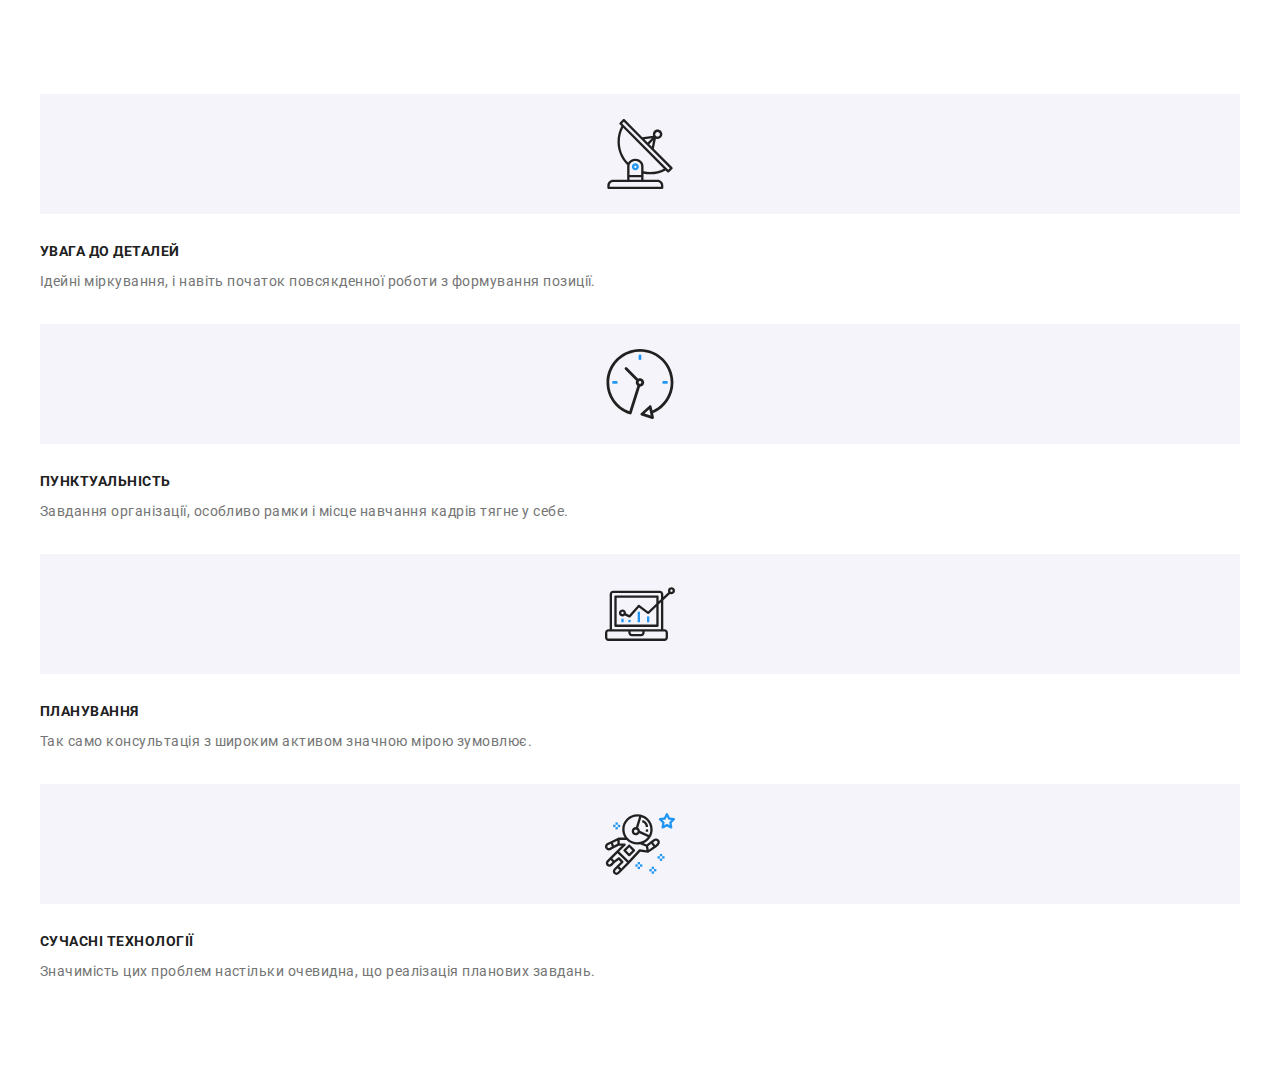
==== commit b5e5062b: "hhg" ====
--- a/index.html
+++ b/index.html
@@ -1,640 +1,535 @@
 <!DOCTYPE html>
 <html lang="Uk">
-  <head>
-    <meta charset="UTF-8" />
-    <meta http-equiv="X-UA-Compatible" content="IE=edge" />
-    <meta name="viewport" content="width=device-width, initial-scale=1.0" />
-    <title>Студія</title>
-    <!-- Fonts -->
-    <link rel="preconnect" href="https://fonts.googleapis.com" />
-    <link rel="preconnect" href="https://fonts.gstatic.com" crossorigin />
-    <link
-      href="https://fonts.googleapis.com/css2?family=Raleway:wght@700&family=Roboto:wght@400;500;700;900&display=swap"
-      rel="stylesheet"
-    />
-    <!-- Modern-normalize CSS -->
-    <link
-      rel="stylesheet"
-      href="https://cdnjs.cloudflare.com/ajax/libs/modern-normalize/1.1.0/modern-normalize.min.css"
-      integrity="sha512-wpPYUAdjBVSE4KJnH1VR1HeZfpl1ub8YT/NKx4PuQ5NmX2tKuGu6U/JRp5y+Y8XG2tV+wKQpNHVUX03MfMFn9Q=="
-      crossorigin="anonymous"
-      referrerpolicy="no-referrer"
-    />
-    <!-- My CSS -->
-    <link rel="stylesheet" href="./css/main.min.css"/>
-
-  </head>
-  <body>
-    <!--
+
+<head>
+  <meta charset="UTF-8" />
+  <meta http-equiv="X-UA-Compatible" content="IE=edge" />
+  <meta name="viewport" content="width=device-width, initial-scale=1.0" />
+  <title>Студія</title>
+  <!-- Fonts -->
+  <link rel="preconnect" href="https://fonts.googleapis.com" />
+  <link rel="preconnect" href="https://fonts.gstatic.com" crossorigin />
+  <link href="https://fonts.googleapis.com/css2?family=Raleway:wght@700&family=Roboto:wght@400;500;700;900&display=swap"
+    rel="stylesheet" />
+  <!-- Modern-normalize CSS -->
+  <link rel="stylesheet" href="https://cdnjs.cloudflare.com/ajax/libs/modern-normalize/1.1.0/modern-normalize.min.css"
+    integrity="sha512-wpPYUAdjBVSE4KJnH1VR1HeZfpl1ub8YT/NKx4PuQ5NmX2tKuGu6U/JRp5y+Y8XG2tV+wKQpNHVUX03MfMFn9Q=="
+    crossorigin="anonymous" referrerpolicy="no-referrer" />
+  <!-- My CSS -->
+  <link rel="stylesheet" href="./css/main.min.css" />
+
+</head>
+
+<body>
+  <!--
       |============================
       | Верхня лінія сторінки Студія
       |============================
     -->
 
-    <header class="header">
-      <div class="container header__flex">
-        <a href="./index.html" class="logo__web">Web<span class="logo__studio">Studio</span></a>
-        <nav class="nav">
-          <ul class="nav__list">
-            <li class="nav__item"><a class="nav__current" href="./index.html">Студія</a></li>
-            <li class="nav__item"><a href="./portfolio.html">Портфоліо</a></li>
-            <li class="nav__item"><a href="">Контакти</a></li>
-          </ul>
-        </nav>
-        <ul class="contacts">
-          <li class="contacts__list">
-            <a class="contacts__item" href="mailto:info@devstudio.com">
-              <svg class="contacts__envelope" width="16" height="12">
-                <use href="./images/sprite-icons.svg#icon-envelope"></use>
-              </svg>
-              info@devstudio.com
-            </a>
-          </li>
-          <li class="contacts__list">
-            <a class="contacts__item" href="tel:+380961111111">
-              <svg class="contacts__smartphone" width="10" height="16">
-                <use href="./images/sprite-icons.svg#icon-smartphone"></use>
-              </svg>
-              +38 096 111 11 11</a
-            >
-          </li>
+  <!-- <header class="header">
+    <div class="container header__flex">
+      <a href="./index.html" class="logo__web">Web<span class="logo__studio">Studio</span></a>
+      <nav class="nav">
+        <ul class="nav__list">
+          <li class="nav__item"><a class="nav__current" href="./index.html">Студія</a></li>
+          <li class="nav__item"><a href="./portfolio.html">Портфоліо</a></li>
+          <li class="nav__item"><a href="">Контакти</a></li>
         </ul>
-      </div>
-    </header>
-
-    <!--
+      </nav>
+      <ul class="contacts">
+        <li class="contacts__list">
+          <a class="contacts__item" href="mailto:info@devstudio.com">
+            <svg class="contacts__envelope" width="16" height="12">
+              <use href="./images/sprite-icons.svg#icon-envelope"></use>
+            </svg>
+            info@devstudio.com
+          </a>
+        </li>
+        <li class="contacts__list">
+          <a class="contacts__item" href="tel:+380961111111">
+            <svg class="contacts__smartphone" width="10" height="16">
+              <use href="./images/sprite-icons.svg#icon-smartphone"></use>
+            </svg>
+            +38 096 111 11 11</a>
+        </li>
+      </ul>
+    </div>
+  </header> -->
+
+  <!--
     |============================
     | Основний контент сторінки Студія 
     |============================
       -->
 
-    <main>
-      <!--
+  <main>
+    <!--
         |============================
         | Герой (шапка) сторінки 
         |============================
       -->
-      <section class="hero">
-        <h1 class="hero__title">Ефективні рішення для вашого бізнесу</h1>
-        <button type="button" class="hero__button" data-modal-open>Замовити послугу</button>
-      </section>
-
-      <!--
+    <!-- <section class="hero">
+      <h1 class="hero__title">Ефективні рішення для вашого бізнесу</h1>
+      <button type="button" class="hero__button" data-modal-open>Замовити послугу</button>
+    </section> -->
+
+    <!--
         |============================
         | Особливості
         |============================
       -->
 
-      <section class="section__features">
-        <div class="container">
-          <h2 class="visually-hidden">Особливості</h2>
-          <ul class="feature__list">
-            <li class="feature__item">
-              <div class="feature__box">
-                <svg class="feature__icons" width="70" height="70">
-                  <use href="./images/sprite-icons.svg#icon-antenna"></use>
-                </svg>
-              </div>
-              <h3 class="feature__subtitle">Увага до деталей</h3>
-              <p>Ідейні міркування, і навіть початок повсякденної роботи з формування позиції.</p>
-            </li>
-            <li class="feature__item">
-              <div class="feature__box">
-                <svg class="feature__icons" width="70" height="70">
-                  <use href="./images/sprite-icons.svg#icon-clock"></use>
-                </svg>
-              </div>
-              <h3 class="feature__subtitle">Пунктуальність</h3>
-              <p>Завдання організації, особливо рамки і місце навчання кадрів тягне у себе.</p>
-            </li>
-            <li class="feature__item">
-              <div class="feature__box">
-                <svg class="feature__icons" width="70" height="70">
-                  <use href="./images/sprite-icons.svg#icon-diagram"></use>
-                </svg>
-              </div>
-              <h3 class="feature__subtitle">Планування</h3>
-              <p>Так само консультація з широким активом значною мірою зумовлює.</p>
-            </li>
-            <li class="feature__item">
-              <div class="feature__box">
-                <svg class="feature__icons" width="70" height="70">
-                  <use href="./images/sprite-icons.svg#icon-astronaut"></use>
-                </svg>
-              </div>
-              <h3 class="feature__subtitle">Сучасні технології</h3>
-              <p>Значимість цих проблем настільки очевидна, що реалізація планових завдань.</p>
-            </li>
-          </ul>
-        </div>
-      </section>
-
-      <!--
+    <section class="section__features">
+      <div class="container">
+        <h2 class="visually-hidden">Особливості</h2>
+        <ul class="feature__list">
+          <li class="feature__item">
+            <div class="feature__box">
+              <svg class="feature__icons" width="70" height="70">
+                <use href="./images/sprite-icons.svg#icon-antenna"></use>
+              </svg>
+            </div>
+            <h3 class="feature__subtitle">Увага до деталей</h3>
+            <p>Ідейні міркування, і навіть початок повсякденної роботи з формування позиції.</p>
+          </li>
+          <li class="feature__item">
+            <div class="feature__box">
+              <svg class="feature__icons" width="70" height="70">
+                <use href="./images/sprite-icons.svg#icon-clock"></use>
+              </svg>
+            </div>
+            <h3 class="feature__subtitle">Пунктуальність</h3>
+            <p>Завдання організації, особливо рамки і місце навчання кадрів тягне у себе.</p>
+          </li>
+          <li class="feature__item">
+            <div class="feature__box">
+              <svg class="feature__icons" width="70" height="70">
+                <use href="./images/sprite-icons.svg#icon-diagram"></use>
+              </svg>
+            </div>
+            <h3 class="feature__subtitle">Планування</h3>
+            <p>Так само консультація з широким активом значною мірою зумовлює.</p>
+          </li>
+          <li class="feature__item">
+            <div class="feature__box">
+              <svg class="feature__icons" width="70" height="70">
+                <use href="./images/sprite-icons.svg#icon-astronaut"></use>
+              </svg>
+            </div>
+            <h3 class="feature__subtitle">Сучасні технології</h3>
+            <p>Значимість цих проблем настільки очевидна, що реалізація планових завдань.</p>
+          </li>
+        </ul>
+      </div>
+    </section>
+
+    <!--
         |============================
         | Чим ми займаємося
         |============================
       -->
 
-      <section class="work__section">
-        <div class="container">
-          <h2>Чим ми займаємося</h2>
-          <ul class="work__list">
-            <li class="work__item">
-              <div class="work__thumb">
-                <img
-                  src="./images/box-1.jpg"
-                  alt="Жінка користується телефоном та ноутбуком"
-                  width="370"
-                  height="294"
-                />
-                <p>Десктопні додатки</p>
-              </div>
-            </li>
-            <li class="work__item">
-              <div class="work__thumb">
-                <img
-                  src="./images/box-2.jpg"
-                  alt="Дизайнер використовує планшет"
-                  width="370"
-                  height="294"
-                />
-                <p>Мобільні додатки</p>
-              </div>
-            </li>
-            <li class="work__item">
-              <div class="work__thumb">
-                <img
-                  src="./images/box-3.jpg"
-                  alt="Чоловік займається програмуванням"
-                  width="370"
-                  height="294"
-                />
-                <p>Дизайнерські рішення</p>
-              </div>
-            </li>
-          </ul>
-        </div>
-      </section>
-
-      <!--
+    <!-- <section class="work__section">
+      <div class="container">
+        <h2>Чим ми займаємося</h2>
+        <ul class="work__list">
+          <li class="work__item">
+            <div class="work__thumb">
+              <img src="./images/box-1.jpg" alt="Жінка користується телефоном та ноутбуком" width="370" height="294" />
+              <p>Десктопні додатки</p>
+            </div>
+          </li>
+          <li class="work__item">
+            <div class="work__thumb">
+              <img src="./images/box-2.jpg" alt="Дизайнер використовує планшет" width="370" height="294" />
+              <p>Мобільні додатки</p>
+            </div>
+          </li>
+          <li class="work__item">
+            <div class="work__thumb">
+              <img src="./images/box-3.jpg" alt="Чоловік займається програмуванням" width="370" height="294" />
+              <p>Дизайнерські рішення</p>
+            </div>
+          </li>
+        </ul>
+      </div>
+    </section> -->
+
+    <!--
         |============================
         | Наша команда
         |============================
       -->
 
-      <section class="section__team">
-        <div class="container">
-          <h2>Наша команда</h2>
-          <ul class="team__list">
-            <li class="social__item">
-              <img src="./images/card-1.jpg" alt="Ігор Дем'яненко" width="270" height="260" />
-              <div class="team__name">
-                <h3>Ігор Дем'яненко</h3>
-                <p lang="En">Product Designer</p>
-                <ul class="social__list">
-                  <li class="team__item">
-                    <a
-                      href="https://www.instagram.com/"
-                      class="social__link"
-                      target="_blank"
-                      rel="nofollow noopener noreffer"
-                    >
-                      <svg class="social__icons" width="20" height="20">
-                        <use href="./images/sprite-icons.svg#icon-instagram"></use>
-                      </svg>
-                    </a>
-                  </li>
-                  <li class="team__item">
-                    <a
-                      href="https://www.twitter.com/"
-                      class="social__link"
-                      target="_blank"
-                      rel="nofollow noopener noreffer"
-                    >
-                      <svg class="social__icons" width="20" height="20">
-                        <use href="./images/sprite-icons.svg#icon-twitter"></use>
-                      </svg>
-                    </a>
-                  </li>
-                  <li class="team__item">
-                    <a
-                      href="https://www.facebook.com/"
-                      class="social__link"
-                      target="_blank"
-                      rel="nofollow noopener noreffer"
-                    >
-                      <svg class="social__icons" width="20" height="20">
-                        <use href="./images/sprite-icons.svg#icon-facebook"></use>
-                      </svg>
-                    </a>
-                  </li>
-                  <li class="team__item">
-                    <a
-                      href="https://www.linkedin.com/"
-                      class="social__link"
-                      target="_blank"
-                      rel="nofollow noopener noreffer"
-                    >
-                      <svg class="social__icons" width="20" height="20">
-                        <use href="./images/sprite-icons.svg#icon-linkedin"></use>
-                      </svg>
-                    </a>
-                  </li>
-                </ul>
-              </div>
-            </li>
-
-            <li class="social__item">
-              <img src="./images/card-2.jpg" alt="Ольга Рєпіна" width="270" height="260" />
-              <div class="team__name">
-                <h3>Ольга Рєпіна</h3>
-                <p lang="En">Frontend Developer</p>
-                <ul class="social__list">
-                  <li class="team__item">
-                    <a
-                      href="https://www.instagram.com/"
-                      class="social__link"
-                      target="_blank"
-                      rel="nofollow noopener noreffer"
-                    >
-                      <svg class="social___icons" width="20" height="20">
-                        <use href="./images/sprite-icons.svg#icon-instagram"></use>
-                      </svg>
-                    </a>
-                  </li>
-                  <li class="team__item">
-                    <a
-                      href="https://www.twitter.com/"
-                      class="social__link"
-                      target="_blank"
-                      rel="nofollow noopener noreffer"
-                    >
-                      <svg class="social__icons" width="20" height="20">
-                        <use href="./images/sprite-icons.svg#icon-twitter"></use>
-                      </svg>
-                    </a>
-                  </li>
-                  <li class="team__item">
-                    <a
-                      href="https://www.facebook.com/"
-                      class="social__link"
-                      target="_blank"
-                      rel="nofollow noopener noreffer"
-                    >
-                      <svg class="social__icons" width="20" height="20">
-                        <use href="./images/sprite-icons.svg#icon-facebook"></use>
-                      </svg>
-                    </a>
-                  </li>
-                  <li class="team__item">
-                    <a
-                      href="https://www.linkedin.com/"
-                      class="social__link"
-                      target="_blank"
-                      rel="nofollow noopener noreffer"
-                    >
-                      <svg class="social__icons" width="20" height="20">
-                        <use href="./images/sprite-icons.svg#icon-linkedin"></use>
-                      </svg>
-                    </a>
-                  </li>
-                </ul>
-              </div>
-            </li>
-
-            <li class="social__item">
-              <img src="./images/card-3.jpg" alt="Микола Тарасов" width="270" height="260" />
-              <div class="team__name">
-                <h3>Микола Тарасов</h3>
-                <p lang="En">Marketing</p>
-                <ul class="social__list">
-                  <li class="team__item">
-                    <a
-                      href="https://www.instagram.com/"
-                      class="social__link"
-                      target="_blank"
-                      rel="nofollow noopener noreffer"
-                    >
-                      <svg class="social__icons" width="20" height="20">
-                        <use href="./images/sprite-icons.svg#icon-instagram"></use>
-                      </svg>
-                    </a>
-                  </li>
-                  <li class="team__item">
-                    <a
-                      href="https://www.twitter.com/"
-                      class="social__link"
-                      target="_blank"
-                      rel="nofollow noopener noreffer"
-                    >
-                      <svg class="social__icons" width="20" height="20">
-                        <use href="./images/sprite-icons.svg#icon-twitter"></use>
-                      </svg>
-                    </a>
-                  </li>
-                  <li class="team__item">
-                    <a
-                      href="https://www.facebook.com/"
-                      class="social__link"
-                      target="_blank"
-                      rel="nofollow noopener noreffer"
-                    >
-                      <svg class="social__icons" width="20" height="20">
-                        <use href="./images/sprite-icons.svg#icon-facebook"></use>
-                      </svg>
-                    </a>
-                  </li>
-                  <li class="team__item">
-                    <a
-                      href="https://www.linkedin.com/"
-                      class="social__link"
-                      target="_blank"
-                      rel="nofollow noopener noreffer"
-                    >
-                      <svg class="social__icons" width="20" height="20">
-                        <use href="./images/sprite-icons.svg#icon-linkedin"></use>
-                      </svg>
-                    </a>
-                  </li>
-                </ul>
-              </div>
-            </li>
-
-            <li class="social__item">
-              <img src="./images/card-4.jpg" alt="Михайло Єрмаков" width="270" height="260" />
-              <div class="team__name">
-                <h3>Михайло Єрмаков</h3>
-                <p lang="En">UI Designer</p>
-                <ul class="social__list">
-                  <li class="team__item">
-                    <a
-                      href="https://www.instagram.com/"
-                      class="social__link"
-                      target="_blank"
-                      rel="nofollow noopener noreffer"
-                    >
-                      <svg class="social__icons" width="20" height="20">
-                        <use href="./images/sprite-icons.svg#icon-instagram"></use>
-                      </svg>
-                    </a>
-                  </li>
-                  <li class="team__item">
-                    <a
-                      href="https://www.twitter.com/"
-                      class="social__link"
-                      target="_blank"
-                      rel="nofollow noopener noreffer"
-                    >
-                      <svg class="social__icons" width="20" height="20">
-                        <use href="./images/sprite-icons.svg#icon-twitter"></use>
-                      </svg>
-                    </a>
-                  </li>
-                  <li class="team__item">
-                    <a
-                      href="https://www.facebook.com/"
-                      class="social__link"
-                      target="_blank"
-                      rel="nofollow noopener noreffer"
-                    >
-                      <svg class="social__icons" width="20" height="20">
-                        <use href="./images/sprite-icons.svg#icon-facebook"></use>
-                      </svg>
-                    </a>
-                  </li>
-                  <li class="team__item">
-                    <a
-                      href="https://www.linkedin.com/"
-                      class="social__link"
-                      target="_blank"
-                      rel="nofollow noopener noreffer"
-                    >
-                      <svg class="social__icons" width="20" height="20">
-                        <use href="./images/sprite-icons.svg#icon-linkedin"></use>
-                      </svg>
-                    </a>
-                  </li>
-                </ul>
-              </div>
-            </li>
-          </ul>
-        </div>
-      </section>
-
-      <!--
+    <!-- <section class="section__team">
+      <div class="container">
+        <h2>Наша команда</h2>
+        <ul class="team__list">
+          <li class="social__item">
+            <img src="./images/card-1.jpg" alt="Ігор Дем'яненко" width="270" height="260" />
+            <div class="team__name">
+              <h3>Ігор Дем'яненко</h3>
+              <p lang="En">Product Designer</p>
+              <ul class="social__list">
+                <li class="team__item">
+                  <a href="https://www.instagram.com/" class="social__link" target="_blank"
+                    rel="nofollow noopener noreffer">
+                    <svg class="social__icons" width="20" height="20">
+                      <use href="./images/sprite-icons.svg#icon-instagram"></use>
+                    </svg>
+                  </a>
+                </li>
+                <li class="team__item">
+                  <a href="https://www.twitter.com/" class="social__link" target="_blank"
+                    rel="nofollow noopener noreffer">
+                    <svg class="social__icons" width="20" height="20">
+                      <use href="./images/sprite-icons.svg#icon-twitter"></use>
+                    </svg>
+                  </a>
+                </li>
+                <li class="team__item">
+                  <a href="https://www.facebook.com/" class="social__link" target="_blank"
+                    rel="nofollow noopener noreffer">
+                    <svg class="social__icons" width="20" height="20">
+                      <use href="./images/sprite-icons.svg#icon-facebook"></use>
+                    </svg>
+                  </a>
+                </li>
+                <li class="team__item">
+                  <a href="https://www.linkedin.com/" class="social__link" target="_blank"
+                    rel="nofollow noopener noreffer">
+                    <svg class="social__icons" width="20" height="20">
+                      <use href="./images/sprite-icons.svg#icon-linkedin"></use>
+                    </svg>
+                  </a>
+                </li>
+              </ul>
+            </div>
+          </li>
+
+          <li class="social__item">
+            <img src="./images/card-2.jpg" alt="Ольга Рєпіна" width="270" height="260" />
+            <div class="team__name">
+              <h3>Ольга Рєпіна</h3>
+              <p lang="En">Frontend Developer</p>
+              <ul class="social__list">
+                <li class="team__item">
+                  <a href="https://www.instagram.com/" class="social__link" target="_blank"
+                    rel="nofollow noopener noreffer">
+                    <svg class="social___icons" width="20" height="20">
+                      <use href="./images/sprite-icons.svg#icon-instagram"></use>
+                    </svg>
+                  </a>
+                </li>
+                <li class="team__item">
+                  <a href="https://www.twitter.com/" class="social__link" target="_blank"
+                    rel="nofollow noopener noreffer">
+                    <svg class="social__icons" width="20" height="20">
+                      <use href="./images/sprite-icons.svg#icon-twitter"></use>
+                    </svg>
+                  </a>
+                </li>
+                <li class="team__item">
+                  <a href="https://www.facebook.com/" class="social__link" target="_blank"
+                    rel="nofollow noopener noreffer">
+                    <svg class="social__icons" width="20" height="20">
+                      <use href="./images/sprite-icons.svg#icon-facebook"></use>
+                    </svg>
+                  </a>
+                </li>
+                <li class="team__item">
+                  <a href="https://www.linkedin.com/" class="social__link" target="_blank"
+                    rel="nofollow noopener noreffer">
+                    <svg class="social__icons" width="20" height="20">
+                      <use href="./images/sprite-icons.svg#icon-linkedin"></use>
+                    </svg>
+                  </a>
+                </li>
+              </ul>
+            </div>
+          </li>
+
+          <li class="social__item">
+            <img src="./images/card-3.jpg" alt="Микола Тарасов" width="270" height="260" />
+            <div class="team__name">
+              <h3>Микола Тарасов</h3>
+              <p lang="En">Marketing</p>
+              <ul class="social__list">
+                <li class="team__item">
+                  <a href="https://www.instagram.com/" class="social__link" target="_blank"
+                    rel="nofollow noopener noreffer">
+                    <svg class="social__icons" width="20" height="20">
+                      <use href="./images/sprite-icons.svg#icon-instagram"></use>
+                    </svg>
+                  </a>
+                </li>
+                <li class="team__item">
+                  <a href="https://www.twitter.com/" class="social__link" target="_blank"
+                    rel="nofollow noopener noreffer">
+                    <svg class="social__icons" width="20" height="20">
+                      <use href="./images/sprite-icons.svg#icon-twitter"></use>
+                    </svg>
+                  </a>
+                </li>
+                <li class="team__item">
+                  <a href="https://www.facebook.com/" class="social__link" target="_blank"
+                    rel="nofollow noopener noreffer">
+                    <svg class="social__icons" width="20" height="20">
+                      <use href="./images/sprite-icons.svg#icon-facebook"></use>
+                    </svg>
+                  </a>
+                </li>
+                <li class="team__item">
+                  <a href="https://www.linkedin.com/" class="social__link" target="_blank"
+                    rel="nofollow noopener noreffer">
+                    <svg class="social__icons" width="20" height="20">
+                      <use href="./images/sprite-icons.svg#icon-linkedin"></use>
+                    </svg>
+                  </a>
+                </li>
+              </ul>
+            </div>
+          </li>
+
+          <li class="social__item">
+            <img src="./images/card-4.jpg" alt="Михайло Єрмаков" width="270" height="260" />
+            <div class="team__name">
+              <h3>Михайло Єрмаков</h3>
+              <p lang="En">UI Designer</p>
+              <ul class="social__list">
+                <li class="team__item">
+                  <a href="https://www.instagram.com/" class="social__link" target="_blank"
+                    rel="nofollow noopener noreffer">
+                    <svg class="social__icons" width="20" height="20">
+                      <use href="./images/sprite-icons.svg#icon-instagram"></use>
+                    </svg>
+                  </a>
+                </li>
+                <li class="team__item">
+                  <a href="https://www.twitter.com/" class="social__link" target="_blank"
+                    rel="nofollow noopener noreffer">
+                    <svg class="social__icons" width="20" height="20">
+                      <use href="./images/sprite-icons.svg#icon-twitter"></use>
+                    </svg>
+                  </a>
+                </li>
+                <li class="team__item">
+                  <a href="https://www.facebook.com/" class="social__link" target="_blank"
+                    rel="nofollow noopener noreffer">
+                    <svg class="social__icons" width="20" height="20">
+                      <use href="./images/sprite-icons.svg#icon-facebook"></use>
+                    </svg>
+                  </a>
+                </li>
+                <li class="team__item">
+                  <a href="https://www.linkedin.com/" class="social__link" target="_blank"
+                    rel="nofollow noopener noreffer">
+                    <svg class="social__icons" width="20" height="20">
+                      <use href="./images/sprite-icons.svg#icon-linkedin"></use>
+                    </svg>
+                  </a>
+                </li>
+              </ul>
+            </div>
+          </li>
+        </ul>
+      </div>
+    </section> -->
+
+    <!--
         |============================
         | ПОСТІЙНІ КЛІЄНТИ
         |============================
       -->
 
-      <section class="section__clients">
-        <div class="container">
-          <h2>Постійні клієнти</h2>
-          <ul class="client__list">
-            <li class="client__item">
-              <a href="" class="client__link">
-                <svg class="client__icons" width="106" height="60">
-                  <use href="./images/sprite-icons.svg#icon-client-6"></use>
-                </svg>
-              </a>
-            </li>
-            <li class="client__item">
-              <a href="" class="client__link">
-                <svg class="client__icons" width="106" height="60">
-                  <use href="./images/sprite-icons.svg#icon-client-5"></use>
-                </svg>
-              </a>
-            </li>
-            <li class="client__item">
-              <a href="" class="client__link">
-                <svg class="client__icons" width="106" height="60">
-                  <use href="./images/sprite-icons.svg#icon-client-4"></use>
-                </svg>
-              </a>
-            </li>
-            <li class="client__item">
-              <a href="" class="client__link">
-                <svg class="client__icons" width="106" height="60">
-                  <use href="./images/sprite-icons.svg#icon-client-3"></use>
-                </svg>
-              </a>
-            </li>
-            <li class="client__item">
-              <a href="" class="client__link">
-                <svg class="client__icons" width="106" height="60">
-                  <use href="./images/sprite-icons.svg#icon-client-2"></use>
-                </svg>
-              </a>
-            </li>
-            <li class="client__item">
-              <a href="" class="client__link">
-                <svg class="client__icons" width="106" height="60">
-                  <use href="./images/sprite-icons.svg#icon-client-1"></use>
-                </svg>
-              </a>
-            </li>
-          </ul>
-        </div>
-      </section>
-    </main>
-
-    <!--
+    <!-- <section class="section__clients">
+      <div class="container">
+        <h2>Постійні клієнти</h2>
+        <ul class="client__list">
+          <li class="client__item">
+            <a href="" class="client__link">
+              <svg class="client__icons" width="106" height="60">
+                <use href="./images/sprite-icons.svg#icon-client-6"></use>
+              </svg>
+            </a>
+          </li>
+          <li class="client__item">
+            <a href="" class="client__link">
+              <svg class="client__icons" width="106" height="60">
+                <use href="./images/sprite-icons.svg#icon-client-5"></use>
+              </svg>
+            </a>
+          </li>
+          <li class="client__item">
+            <a href="" class="client__link">
+              <svg class="client__icons" width="106" height="60">
+                <use href="./images/sprite-icons.svg#icon-client-4"></use>
+              </svg>
+            </a>
+          </li>
+          <li class="client__item">
+            <a href="" class="client__link">
+              <svg class="client__icons" width="106" height="60">
+                <use href="./images/sprite-icons.svg#icon-client-3"></use>
+              </svg>
+            </a>
+          </li>
+          <li class="client__item">
+            <a href="" class="client__link">
+              <svg class="client__icons" width="106" height="60">
+                <use href="./images/sprite-icons.svg#icon-client-2"></use>
+              </svg>
+            </a>
+          </li>
+          <li class="client__item">
+            <a href="" class="client__link">
+              <svg class="client__icons" width="106" height="60">
+                <use href="./images/sprite-icons.svg#icon-client-1"></use>
+              </svg>
+            </a>
+          </li>
+        </ul>
+      </div>
+    </section>
+  </main> -->
+
+  <!--
       |============================
       | Підвал сторінки Студія
       |============================
     -->
 
-    <footer class="footer">
-      <div class="container footer__flex">
-        <div>
-          <a href="./index.html" class="logo__web">Web<span class="logo__studio">Studio</span></a>
-          <address class="footer__address">
-            <ul class="address__list">
-              <li class="address__item">
-                <a
-                  class="address"
-                  href="https://goo.gl/maps/hQi6V8cCwgHhLjm26"
-                  target="_blank"
-                  rel="nofollow noopener noreffer"
-                  >м. Київ, пр-т Лесі Українки, 26</a
-                >
-              </li>
-              <li class="address__item">
-                <a href="mailto:info@devstudio.com">info@devstudio.com</a>
-              </li>
-              <li class="address__item"><a href="tel:+380961111111">+38 096 111 11 11</a></li>
-            </ul>
-          </address>
-        </div>
-        <div class="social">
-          <p class="social__title">Приєднуйтесь</p>
-          <ul class="social__list">
-            <li class="social__item">
-              <a
-                href="https://www.instagram.com/"
-                class="link"
-                target="_blank"
-                rel="nofollow noopener noreffer"
-              >
-                <svg class="social__icons" width="20" height="20">
-                  <use href="./images/sprite-icons.svg#icon-instagram"></use>
-                </svg>
-              </a>
+  <!-- <footer class="footer">
+    <div class="container footer__flex">
+      <div>
+        <a href="./index.html" class="logo__web">Web<span class="logo__studio">Studio</span></a>
+        <address class="footer__address">
+          <ul class="address__list">
+            <li class="address__item">
+              <a class="address" href="https://goo.gl/maps/hQi6V8cCwgHhLjm26" target="_blank"
+                rel="nofollow noopener noreffer">м. Київ, пр-т Лесі Українки, 26</a>
             </li>
-            <li class="social__item">
-              <a
-                href="https://twitter.com/?lang=uk"
-                class="link"
-                target="_blank"
-                rel="nofollow noopener noreffer"
-                ><svg class="social__icons" width="20" height="20">
-                  <use href="./images/sprite-icons.svg#icon-twitter"></use>
-                </svg>
-              </a>
+            <li class="address__item">
+              <a href="mailto:info@devstudio.com">info@devstudio.com</a>
             </li>
-            <li class="social__item">
-              <a
-                href="https://www.facebook.com/"
-                class="link"
-                target="_blank"
-                rel="nofollow noopener noreffer"
-                ><svg class="social__icons" width="20" height="20">
-                  <use href="./images/sprite-icons.svg#icon-facebook"></use>
-                </svg>
-              </a>
-            </li>
-            <li class="social__item">
-              <a
-                href="https://www.linkedin.com/"
-                class="link"
-                target="_blank"
-                rel="nofollow noopener noreffer"
-                ><svg class="social__icons" width="20" height="20">
-                  <use href="./images/sprite-icons.svg#icon-linkedin"></use>
-                </svg>
-              </a>
-            </li>
+            <li class="address__item"><a href="tel:+380961111111">+38 096 111 11 11</a></li>
           </ul>
-        </div>
-        <form class="subscription" action="subscription">
-          <p class="social__title">Підпишіться на розсилку</p>
-          <label>
-            <input class="email" name="email" type="email" placeholder="E-mail" />
-          </label>
-
-          <button class="button" type="submit">
-            Підписатися
-            <svg class="send" width="24" height="24">
-              <use href="./images/sprite-icons.svg#send"></use>
-            </svg>
-          </button>
-        </form>
+        </address>
       </div>
-    </footer>
-
-    <!--
+      <div class="social">
+        <p class="social__title">Приєднуйтесь</p>
+        <ul class="social__list">
+          <li class="social__item">
+            <a href="https://www.instagram.com/" class="link" target="_blank" rel="nofollow noopener noreffer">
+              <svg class="social__icons" width="20" height="20">
+                <use href="./images/sprite-icons.svg#icon-instagram"></use>
+              </svg>
+            </a>
+          </li>
+          <li class="social__item">
+            <a href="https://twitter.com/?lang=uk" class="link" target="_blank" rel="nofollow noopener noreffer"><svg
+                class="social__icons" width="20" height="20">
+                <use href="./images/sprite-icons.svg#icon-twitter"></use>
+              </svg>
+            </a>
+          </li>
+          <li class="social__item">
+            <a href="https://www.facebook.com/" class="link" target="_blank" rel="nofollow noopener noreffer"><svg
+                class="social__icons" width="20" height="20">
+                <use href="./images/sprite-icons.svg#icon-facebook"></use>
+              </svg>
+            </a>
+          </li>
+          <li class="social__item">
+            <a href="https://www.linkedin.com/" class="link" target="_blank" rel="nofollow noopener noreffer"><svg
+                class="social__icons" width="20" height="20">
+                <use href="./images/sprite-icons.svg#icon-linkedin"></use>
+              </svg>
+            </a>
+          </li>
+        </ul>
+      </div>
+      <form class="subscription" action="subscription">
+        <p class="social__title">Підпишіться на розсилку</p>
+        <label>
+          <input class="email" name="email" type="email" placeholder="E-mail" />
+        </label>
+
+        <button class="button" type="submit">
+          Підписатися
+          <svg class="send" width="24" height="24">
+            <use href="./images/sprite-icons.svg#send"></use>
+          </svg>
+        </button>
+      </form>
+    </div>
+  </footer> -->
+
+  <!--
       |============================
       | Модальне вікно
       |============================
     -->
-    <div class="backdrop is-hidden" data-modal>
-      <div class="modal">
-        <form class="order" name="order">
-          <h2>Залиште свої дані, ми вам передзвонимо</h2>
-          <div class="form__field">
-            <label for="name">Ім&#8217;я</label>
-            <input class="text__field" type="text" name="name" id="name" />
-            <svg class="form-icon" width="18" height="18">
-              <use href="./images/sprite-icons.svg#person"></use>
-            </svg>
-          </div>
-
-          <div class="form__field">
-            <label for="tel">Телефон</label>
-            <input class="text__field" type="tel" name="phone_number" id="tel" />
-            <svg class="form-icon" width="18" height="18">
-              <use href="./images/sprite-icons.svg#phone-black"></use>
-            </svg>
-          </div>
-
-          <div class="form__field">
-            <label for="email">Пошта</label>
-            <input class="text__field" type="email" name="email" id="email" />
-            <svg class="form-icon" width="18" height="18">
-              <use href="./images/sprite-icons.svg#email-black"></use>
-            </svg>
-          </div>
-
-          <div class="form__field">
-            <label for="comment">Коментар</label>
-            <textarea name="comment" id="comment" rows="5" placeholder="Введіть текст"></textarea>
-          </div>
-
-          <div class="licence">
-            <label class="licence-lable" for="licence">
-              <input class="checkbox" type="checkbox" name="licence" id="licence" />
-              <span class="icon">
-                <svg width="16" height="15">
-                  <use href="./images/sprite-icons.svg#icon-check-full"></use>
-                </svg>
-              </span>
-              Погоджуюся з розсилкою та приймаю <a class="licence-link" href="">Умови договору</a>
-            </label>
-          </div>
-
-          <button class="btn" type="submit">Відправити</button>
-        </form>
-
-        <button class="close" type="button" data-modal-close>
-          <svg class="modal-close" width="11" height="11">
-            <use href="./images/sprite-icons.svg#icon-cross"></use>
+  <div class="backdrop is-hidden" data-modal>
+    <div class="modal">
+      <form class="order" name="order">
+        <h2>Залиште свої дані, ми вам передзвонимо</h2>
+        <div class="form__field">
+          <label for="name">Ім&#8217;я</label>
+          <input class="text__field" type="text" name="name" id="name" />
+          <svg class="form-icon" width="18" height="18">
+            <use href="./images/sprite-icons.svg#person"></use>
           </svg>
-        </button>
-      </div>
+        </div>
+
+        <div class="form__field">
+          <label for="tel">Телефон</label>
+          <input class="text__field" type="tel" name="phone_number" id="tel" />
+          <svg class="form-icon" width="18" height="18">
+            <use href="./images/sprite-icons.svg#phone-black"></use>
+          </svg>
+        </div>
+
+        <div class="form__field">
+          <label for="email">Пошта</label>
+          <input class="text__field" type="email" name="email" id="email" />
+          <svg class="form-icon" width="18" height="18">
+            <use href="./images/sprite-icons.svg#email-black"></use>
+          </svg>
+        </div>
+
+        <div class="form__field">
+          <label for="comment">Коментар</label>
+          <textarea name="comment" id="comment" rows="5" placeholder="Введіть текст"></textarea>
+        </div>
+
+        <div class="licence">
+          <label class="licence-lable" for="licence">
+            <input class="checkbox" type="checkbox" name="licence" id="licence" />
+            <span class="icon">
+              <svg width="16" height="15">
+                <use href="./images/sprite-icons.svg#icon-check-full"></use>
+              </svg>
+            </span>
+            Погоджуюся з розсилкою та приймаю <a class="licence-link" href="">Умови договору</a>
+          </label>
+        </div>
+
+        <button class="btn" type="submit">Відправити</button>
+      </form>
+
+      <button class="close" type="button" data-modal-close>
+        <svg class="modal-close" width="11" height="11">
+          <use href="./images/sprite-icons.svg#icon-cross"></use>
+        </svg>
+      </button>
     </div>
-
-    <!-- Підключаємо модальне вікно -->
-
-    <script src="./js/modal.js"></script>
-  </body>
-</html>
+  </div>
+
+  <!-- Підключаємо модальне вікно -->
+
+  <script src="./js/modal.js"></script>
+</body>
+
+</html>--- a/css/main.min.css
+++ b/css/main.min.css
@@ -1 +1 @@
-body{color:var(--primary-text-color);font-family:Roboto,Raleway,Montserrat,sans-serif;letter-spacing:.03em;margin:0}ul,ol{list-style:none}a{text-decoration:none;color:currentColor}ul,p,h1,h2,h3{margin:0;padding:0}img{display:block;max-width:100%;height:auto}.container{width:1200px;margin:0 auto;padding:0 15px}:root{--primary-text-color: #757575;--title-text-color: #212121;--accent-color: #2196f3;--white-text-color: #ffffff;--social-primary-color: #afb1b8;--footer-mail-color: rgba(255, 255, 255, 0.6);--modal-border-color: rgba(33, 33, 33, 0.2);--secondary-bg-color: #f5f4fa;--footer-bg-color: #2f303a;--accent-bg-color: #2196f3;--white-bg-color: #ffffff;--social-bg-color: rgba(255, 255, 255, 0.1);--project-list-gap: 30px;--section-padding-gap: 94px;--shadow-portfolio: 0px 4px 4px rgba(0, 0, 0, 0.25);--shadow-studio: 0px 1px 3px rgba(0, 0, 0, 0.12), 0px 1px 1px rgba(0, 0, 0, 0.14), 0px 2px 1px rgba(0, 0, 0, 0.2);--cubic-bezier: cubic-bezier(0.4, 0, 0.2, 1)}.visually-hidden{position:absolute;width:1px;height:1px;margin:-1px;border:0;padding:0;white-space:nowrap;-webkit-clip-path:inset(100%);clip-path:inset(100%);clip:rect(0 0 0 0);overflow:hidden}.nav a.current{color:var(--accent-color)}.nav a{padding-top:32px;padding-bottom:32px;color:var(--title-text-color);-webkit-transition:color 250ms var(--cubic-bezier);transition:color 250ms var(--cubic-bezier)}.nav a:hover,.nav a:focus{color:var(--accent-color)}.nav{margin-left:93px}.nav__list{display:-webkit-box;display:-ms-flexbox;display:flex}.nav__list .nav__item{position:relative;padding-top:32px;padding-bottom:32px}.nav__list .nav__item:not(:last-child){margin-right:50px}.nav a.nav__current::after{position:absolute;bottom:0;left:0;content:"";display:block;width:100%;height:4px;border-radius:2px;background-color:var(--accent-bg-color)}.contacts a{padding-top:32px;padding-bottom:32px;color:var(--primary-text-color);-webkit-transition:color 250ms var(--cubic-bezier),fill 250ms var(--cubic-bezier);transition:color 250ms var(--cubic-bezier),fill 250ms var(--cubic-bezier)}.contacts a:hover,.contacts a:focus{color:var(--accent-color);fill:var(--accent-color)}.contacts__envelope,.contacts__smartphone{margin-right:10px}.section__clients{padding-top:var(--section-padding-gap);padding-bottom:var(--section-padding-gap)}.section__clients .client__list{display:-webkit-box;display:-ms-flexbox;display:flex;-webkit-box-pack:center;-ms-flex-pack:center;justify-content:center}.section__clients .social__item:not(:last-child){margin-right:30px}.section__clients .client__item:not(:last-child){margin-right:30px}.section__clients .client__link{display:-webkit-inline-box;display:-ms-inline-flexbox;display:inline-flex;-webkit-box-pack:center;-ms-flex-pack:center;justify-content:center;-webkit-box-align:center;-ms-flex-align:center;align-items:center;width:170px;height:92px;border:1px solid #afb1b8;border-radius:4px;color:var(--social-primary-color);fill:currentColor;-webkit-transition:color 250ms var(--cubic-bezier),fill 250ms var(--cubic-bezier),border-color 250ms var(--cubic-bezier),-webkit-transform 250ms var(--cubic-bezier);transition:color 250ms var(--cubic-bezier),fill 250ms var(--cubic-bezier),border-color 250ms var(--cubic-bezier),-webkit-transform 250ms var(--cubic-bezier);transition:color 250ms var(--cubic-bezier),fill 250ms var(--cubic-bezier),border-color 250ms var(--cubic-bezier),transform 250ms var(--cubic-bezier);transition:color 250ms var(--cubic-bezier),fill 250ms var(--cubic-bezier),border-color 250ms var(--cubic-bezier),transform 250ms var(--cubic-bezier),-webkit-transform 250ms var(--cubic-bezier)}.section__clients .client__link:hover,.section__clients .client__link:focus{color:var(--accent-color);fill:var(--accent-color);border-color:var(--accent-color);-webkit-transform:scale(1.15);transform:scale(1.15)}.contacts a{padding-top:32px;padding-bottom:32px;color:var(--primary-text-color);-webkit-transition:color 250ms var(--cubic-bezier),fill 250ms var(--cubic-bezier);transition:color 250ms var(--cubic-bezier),fill 250ms var(--cubic-bezier)}.contacts a:hover,.contacts a:focus{color:var(--accent-color);fill:var(--accent-color)}.contacts__envelope,.contacts__smartphone{margin-right:10px}.section__features{margin-top:0;padding-top:var(--section-padding-gap);padding-bottom:var(--section-padding-gap)}.section__features .feature__subtitle{margin-bottom:10px;color:var(--title-text-color);font-size:14px;line-height:1.14;text-transform:uppercase}.section__features p{margin-top:0px;margin-bottom:0px;font-size:14px;line-height:1.71}.feature__box{display:-webkit-inline-box;display:-ms-inline-flexbox;display:inline-flex;-webkit-box-pack:center;-ms-flex-pack:center;justify-content:center;-webkit-box-align:center;-ms-flex-align:center;align-items:center;width:270px;height:120px;margin-bottom:30px;background-color:var(--secondary-bg-color)}.feature__list{display:-webkit-box;display:-ms-flexbox;display:flex}.feature__list .item{width:calc((100% - 90px)/4)}.feature__list .feature__item:not(:last-child){margin-right:30px}.hero{padding-top:200px;padding-bottom:200px;margin-left:auto;margin-right:auto;max-width:1600px;min-height:600px;background-color:#2f303a;text-align:center;background-image:-webkit-gradient(linear, left top, right top, from(rgba(47, 48, 58, 0.4)), to(rgba(47, 48, 58, 0.4))),url(../images/bg-images/hero-bg.jpg);background-image:linear-gradient(to right, rgba(47, 48, 58, 0.4), rgba(47, 48, 58, 0.4)),url(../images/bg-images/hero-bg.jpg);background-size:cover;background-position:center}.hero__title{width:696px;margin-left:auto;margin-right:auto;margin-bottom:30px;color:var(--white-text-color);font-weight:900;font-size:44px;line-height:1.36;letter-spacing:.06em;text-transform:uppercase;text-shadow:0px 4px 4px rgba(0,0,0,.25)}.hero .hero__button{color:var(--white-text-color);background-color:var(--accent-bg-color);cursor:pointer;display:inline-block;padding:10px 32px;border-radius:4px;-webkit-box-shadow:0px 4px 4px rgba(0,0,0,.15);box-shadow:0px 4px 4px rgba(0,0,0,.15);min-width:216px;min-height:50px;border:none;font-family:inherit;font-weight:700;font-size:16px;line-height:1.88;letter-spacing:.06em}.backdrop{position:fixed;top:0;left:0;width:100%;height:100%;background-color:rgba(47,48,58,.6);opacity:1;visibility:visible;-webkit-transition:opacity 250ms var(--cubic-bezier),visibility 250ms var(--cubic-bezier);transition:opacity 250ms var(--cubic-bezier),visibility 250ms var(--cubic-bezier)}.backdrop.is-hidden{opacity:0;pointer-events:none;visibility:hidden}.modal{position:absolute;top:50%;left:50%;padding:40px;width:528px;height:581px;border-radius:4px;background-color:var(--white-bg-color);-webkit-transform:translate(-50%, -50%) scale(1);transform:translate(-50%, -50%) scale(1);opacity:1;-webkit-transition:opacity 250ms var(--cubic-bezier),-webkit-transform 250ms var(--cubic-bezier);transition:opacity 250ms var(--cubic-bezier),-webkit-transform 250ms var(--cubic-bezier);transition:transform 250ms var(--cubic-bezier),opacity 250ms var(--cubic-bezier);transition:transform 250ms var(--cubic-bezier),opacity 250ms var(--cubic-bezier),-webkit-transform 250ms var(--cubic-bezier)}.backdrop.is-hidden .modal{-webkit-transform:translate(-50%, -50%) scale(0.75);transform:translate(-50%, -50%) scale(0.75);opacity:0}.modal .close{position:absolute;top:8px;right:8px;display:-webkit-box;display:-ms-flexbox;display:flex;-webkit-box-pack:center;-ms-flex-pack:center;justify-content:center;-webkit-box-align:center;-ms-flex-align:center;align-items:center;width:30px;height:30px;border:1px solid rgba(0,0,0,.1);border-radius:50%;background-color:var(--white-bg-color);-webkit-transition:color 250ms var(--cubic-bezier),scale 250ms var(--cubic-bezier),-webkit-transform 250ms var(--cubic-bezier);transition:color 250ms var(--cubic-bezier),scale 250ms var(--cubic-bezier),-webkit-transform 250ms var(--cubic-bezier);transition:color 250ms var(--cubic-bezier),scale 250ms var(--cubic-bezier),transform 250ms var(--cubic-bezier);transition:color 250ms var(--cubic-bezier),scale 250ms var(--cubic-bezier),transform 250ms var(--cubic-bezier),-webkit-transform 250ms var(--cubic-bezier);color:#000}.modal .close:hover,.modal .close:focus{-webkit-transform:rotate(180deg) scale(1.15);transform:rotate(180deg) scale(1.15);color:var(--accent-color);cursor:pointer}.modal-close{fill:currentColor}.header .logo__web{padding-top:24px;padding-bottom:25px;display:inline-block}.logo__studio{color:#000}.header{border-bottom:1px solid #ececec;background-color:var(--white-bg-color);font-weight:500;font-size:14px;line-height:1.14;letter-spacing:.02em}.contacts__item{display:block;-webkit-box-pack:center;-ms-flex-pack:center;justify-content:center}.header__flex{display:-webkit-box;display:-ms-flexbox;display:flex}.header .contacts{display:-webkit-box;display:-ms-flexbox;display:flex;margin-left:auto}.header .contacts__list:not(:last-child){margin-right:30px}.header .mail,.header .tel{display:-webkit-box;display:-ms-flexbox;display:flex;-webkit-box-align:center;-ms-flex-align:center;align-items:center}form>h2{margin-bottom:12px;font-weight:700;font-size:20px;line-height:1.15;text-align:center;letter-spacing:.03em;color:var(--title-text-color)}.form__field{position:relative;display:-webkit-box;display:-ms-flexbox;display:flex;-webkit-box-orient:vertical;-webkit-box-direction:normal;-ms-flex-direction:column;flex-direction:column;gap:4px;margin-bottom:10px}.form__field:nth-of-type(4){margin-bottom:20px}.form__field label{font-size:12px;line-height:1.1666666667;letter-spacing:.01em;color:var(--primary-text-color)}.form__field input{padding:11px 12px;padding-left:42px;width:100%;height:40px;font-size:12px;line-height:1.1666666667;letter-spacing:.01em;color:var(--title-text-color);border:1px solid var(--modal-border-color);border-radius:4px;outline:rgba(0,0,0,0);-webkit-transition:border-color 250ms var(--cubic-bezier);transition:border-color 250ms var(--cubic-bezier)}.text__field:hover,.form__field textarea:hover{cursor:pointer}.form__field textarea{padding:12px 16px;width:100%;font-size:12px;line-height:1.1666666667;letter-spacing:.01em;color:var(--title-text-color);border:1px solid var(--modal-border-color);border-radius:4px;outline:rgba(0,0,0,0)}.form__field textarea:focus{border-color:var(--accent-color)}textarea{resize:none}textarea::-webkit-input-placeholder{font-size:12px;line-height:1.1666666667;letter-spacing:.01em;color:rgba(117,117,117,.5)}textarea::-moz-placeholder{font-size:12px;line-height:1.1666666667;letter-spacing:.01em;color:rgba(117,117,117,.5)}textarea:-ms-input-placeholder{font-size:12px;line-height:1.1666666667;letter-spacing:.01em;color:rgba(117,117,117,.5)}textarea::-ms-input-placeholder{font-size:12px;line-height:1.1666666667;letter-spacing:.01em;color:rgba(117,117,117,.5)}textarea::placeholder{font-size:12px;line-height:1.1666666667;letter-spacing:.01em;color:rgba(117,117,117,.5)}.text__field:focus{border-color:var(--accent-color)}.text__field:focus+.form-icon{fill:var(--accent-color);-webkit-transition:fill 250ms var(--cubic-bezier);transition:fill 250ms var(--cubic-bezier)}.licence{margin-bottom:30px}.licence-lable{display:-webkit-box;display:-ms-flexbox;display:flex;-webkit-box-align:center;-ms-flex-align:center;align-items:center;gap:8px}.licence label{margin-left:8px;font-size:14px;line-height:1.7142857143;letter-spacing:.03em;color:var(--primary-text-color)}.checkbox{position:absolute;width:1px;height:1px;margin:-1px;border:0;padding:0;white-space:nowrap;-webkit-clip-path:inset(100%);clip-path:inset(100%);clip:rect(0 0 0 0);overflow:hidden}.licence .icon{display:-webkit-inline-box;display:-ms-inline-flexbox;display:inline-flex;-webkit-box-align:center;-ms-flex-align:center;align-items:center;-webkit-box-pack:center;-ms-flex-pack:center;justify-content:center;width:16px;height:15px;border:2px solid var(--title-text-color);border-radius:4px;background-origin:border-box}.checkbox:checked+.icon{background-color:var(--accent-bg-color);border-color:var(--accent-color)}.form-icon{position:absolute;top:50%;left:12px}form .licence-link{-webkit-text-decoration-line:underline;text-decoration-line:underline;color:var(--accent-bg-color)}form .btn{display:block;margin-right:auto;margin-left:auto;min-width:200px;min-height:50px;color:var(--white-text-color);background-color:var(--accent-bg-color);cursor:pointer;text-align:center;padding:10px 10px;border-radius:4px;-webkit-box-shadow:0px 4px 4px rgba(0,0,0,.15);box-shadow:0px 4px 4px rgba(0,0,0,.15);border:none;font-family:inherit;font-weight:700;font-size:16px;line-height:1.875;letter-spacing:.06em}.filters__list .filters__button{display:inline-block;padding:6px 22px;border-radius:4px;min-height:38px;border:none;color:var(--title-text-color);background-color:var(--secondary-bg-color);cursor:pointer;font-family:inherit;font-weight:500;font-size:16px;line-height:1.62;letter-spacing:inherit;-webkit-transition:color 250ms var(--cubic-bezier),background-color 250ms var(--cubic-bezier),-webkit-box-shadow 250ms var(--cubic-bezier);transition:color 250ms var(--cubic-bezier),background-color 250ms var(--cubic-bezier),-webkit-box-shadow 250ms var(--cubic-bezier);transition:color 250ms var(--cubic-bezier),background-color 250ms var(--cubic-bezier),box-shadow 250ms var(--cubic-bezier);transition:color 250ms var(--cubic-bezier),background-color 250ms var(--cubic-bezier),box-shadow 250ms var(--cubic-bezier),-webkit-box-shadow 250ms var(--cubic-bezier)}.filters__list .filters__button:hover,.filters__list .filters__button:focus{color:var(--white-text-color);background-color:var(--accent-bg-color);-webkit-box-shadow:var(--shadow-portfolio);box-shadow:var(--shadow-portfolio)}.section__projects{padding-top:var(--section-padding-gap);padding-bottom:var(--section-padding-gap)}.section__projects .filters__list{margin-bottom:50px}.project__list>.project__item{width:370px}.section__projects h2{width:322px;min-height:36px;color:var(--title-text-color);font-size:18px;line-height:2;letter-spacing:.06em}.section__projects p{width:322px;min-height:30px;margin-top:4px;font-size:16px;line-height:1.88}.project__name{padding:20px 24px;border-left:1px solid #ececec;border-right:1px solid #ececec;border-bottom:1px solid #ececec}.filters__list{display:-webkit-box;display:-ms-flexbox;display:flex;-webkit-box-pack:center;-ms-flex-pack:center;justify-content:center}.filters__list{gap:8px}.project__list{display:-webkit-box;display:-ms-flexbox;display:flex;-ms-flex-wrap:wrap;flex-wrap:wrap;gap:var(--project-list-gap)}.project__thumb{position:relative;width:370px;height:294px;overflow:hidden}.project__thumb .project__overlay{position:absolute;top:0;left:0;display:block;width:100%;height:100%;padding:63px 24px;margin:0;font-weight:400;font-size:18px;line-height:1.5555555556;letter-spacing:.03em;color:var(--white-text-color);background-color:rgba(33,150,243,.9);-webkit-transform:translatey(100%);transform:translatey(100%);-webkit-transition:-webkit-transform 250ms var(--cubic-bezier);transition:-webkit-transform 250ms var(--cubic-bezier);transition:transform 250ms var(--cubic-bezier);transition:transform 250ms var(--cubic-bezier), -webkit-transform 250ms var(--cubic-bezier)}.project__list .project__link{display:block;-webkit-transition:-webkit-box-shadow 250ms var(--cubic-bezier);transition:-webkit-box-shadow 250ms var(--cubic-bezier);transition:box-shadow 250ms var(--cubic-bezier);transition:box-shadow 250ms var(--cubic-bezier), -webkit-box-shadow 250ms var(--cubic-bezier)}.project__list .project__link:hover,.project__list .project__link:focus{-webkit-box-shadow:var(--shadow-portfolio);box-shadow:var(--shadow-portfolio)}.project__list .project__link:hover .project__overlay,.project__list .project__link:focus .project__overlay{-webkit-transform:translatey(0);transform:translatey(0)}.visually-hidden{position:absolute;width:1px;height:1px;margin:-1px;border:0;padding:0;white-space:nowrap;-webkit-clip-path:inset(100%);clip-path:inset(100%);clip:rect(0 0 0 0);overflow:hidden}.work__section h2,.section__team h2,.section__clients h2{margin-bottom:50px;color:var(--title-text-color);font-size:36px;line-height:1.17;text-align:center}.work__section{padding-bottom:var(--section-padding-gap)}.work__thumb{position:relative;width:370px}.work__thumb p{position:absolute;left:0;bottom:0;display:block;width:100%;min-height:70px;padding-top:27px;padding-bottom:27px;font-weight:700;font-size:14px;line-height:1.1428571429;text-align:center;letter-spacing:.03em;text-transform:uppercase;background-color:rgba(47,48,58,.8);color:var(--white-text-color)}.section__team{padding-top:var(--section-padding-gap);padding-bottom:var(--section-padding-gap);background-color:var(--secondary-bg-color)}.team__name{padding-top:30px;padding-bottom:30px}.section__team h3{color:var(--title-text-color);margin-bottom:10px;font-weight:500;font-size:16px;line-height:1.19;text-align:center}.section__team p{margin-bottom:16px;font-size:16px;line-height:1.19;text-align:center}.team__list .social__team{-webkit-box-shadow:var(--shadow-studio);box-shadow:var(--shadow-studio);border-radius:0px 0px 4px 4px;background-color:var(--white-bg-color)}.section__team .social__list{display:-webkit-box;display:-ms-flexbox;display:flex;-webkit-box-pack:center;-ms-flex-pack:center;justify-content:center;gap:10px}.section__team .social__link{display:-webkit-box;display:-ms-flexbox;display:flex;-webkit-box-pack:center;-ms-flex-pack:center;justify-content:center;-webkit-box-align:center;-ms-flex-align:center;align-items:center;width:44px;height:44px;border-radius:50%;color:var(--social-primary-color);fill:currentColor;-webkit-transition:background-color 250ms var(--cubic-bezier),fill 250ms var(--cubic-bezier),-webkit-transform 250ms var(--cubic-bezier);transition:background-color 250ms var(--cubic-bezier),fill 250ms var(--cubic-bezier),-webkit-transform 250ms var(--cubic-bezier);transition:background-color 250ms var(--cubic-bezier),fill 250ms var(--cubic-bezier),transform 250ms var(--cubic-bezier);transition:background-color 250ms var(--cubic-bezier),fill 250ms var(--cubic-bezier),transform 250ms var(--cubic-bezier),-webkit-transform 250ms var(--cubic-bezier)}.section__team .social__link:hover,.section__team .social__link:focus{background-color:var(--accent-bg-color);fill:var(--white-text-color);-webkit-transform:rotate(360deg);transform:rotate(360deg);cursor:pointer}.work__list{display:-webkit-box;display:-ms-flexbox;display:flex;gap:30px}.section__work .work__list,.section__team .team__list{display:-webkit-box;display:-ms-flexbox;display:flex}.work__list .item:not(:last-child){margin-right:30px}.team__list .social__item:not(:last-child){margin-right:30px}.social__item{border-radius:0px 0px 4px 4px}.footer{padding-top:60px;padding-bottom:60px;background-color:var(--footer-bg-color)}.footer .logo__web{display:inline-block;margin-bottom:20px}footer .logo__studio{color:#fff}.footer .address{color:var(--white-text-color)}.footer__address a{color:rgba(255,255,255,.6);font-style:normal;font-size:14px;line-height:1.71;-webkit-transition:color 250ms var(--cubic-bezier);transition:color 250ms var(--cubic-bezier)}.footer__address a:hover,.footer__address a:focus{color:var(--accent-color)}.footer .address__item:not(:last-child){margin-bottom:9px}.footer__flex{display:-webkit-box;display:-ms-flexbox;display:flex;-webkit-box-align:baseline;-ms-flex-align:baseline;align-items:baseline}.social{margin-left:70px}.footer .social__title{margin-bottom:20px;font-weight:700;font-size:14px;line-height:1.1428571429;letter-spacing:.03em;text-transform:uppercase;color:var(--white-text-color)}.social__list{gap:10px}.social .social__list{display:-webkit-box;display:-ms-flexbox;display:flex}.social .item:not(:last-child){margin-right:10px}.footer .social__icons{fill:var(--white-text-color)}.social .link{display:-webkit-inline-box;display:-ms-inline-flexbox;display:inline-flex;-webkit-box-pack:center;-ms-flex-pack:center;justify-content:center;-webkit-box-align:center;-ms-flex-align:center;align-items:center;width:44px;height:44px;background-color:var(--social-bg-color);border-radius:50%;-webkit-transition:background-color 250ms var(--cubic-bezier),-webkit-transform 250ms var(--cubic-bezier);transition:background-color 250ms var(--cubic-bezier),-webkit-transform 250ms var(--cubic-bezier);transition:background-color 250ms var(--cubic-bezier),transform 250ms var(--cubic-bezier);transition:background-color 250ms var(--cubic-bezier),transform 250ms var(--cubic-bezier),-webkit-transform 250ms var(--cubic-bezier)}.social .link:hover,.social .link:focus{background-color:var(--accent-bg-color);cursor:pointer;-webkit-transform:rotate(360deg);transform:rotate(360deg)}.subscription{margin-left:93px}.footer input::-webkit-input-placeholder{font-size:16px;line-height:1.25;letter-spacing:.03em;color:var(--footer-mail-color)}.footer input::-moz-placeholder{font-size:16px;line-height:1.25;letter-spacing:.03em;color:var(--footer-mail-color)}.footer input:-ms-input-placeholder{font-size:16px;line-height:1.25;letter-spacing:.03em;color:var(--footer-mail-color)}.footer input::-ms-input-placeholder{font-size:16px;line-height:1.25;letter-spacing:.03em;color:var(--footer-mail-color)}.footer input::placeholder{font-size:16px;line-height:1.25;letter-spacing:.03em;color:var(--footer-mail-color)}.footer .email{margin-right:12px;padding:15px 16px;font-size:12px;line-height:1.1666666667;letter-spacing:.01em;color:var(--footer-mail-color);width:358px;height:50px;border:1px solid rgba(255,255,255,.3);border-radius:4px;-webkit-filter:drop-shadow(0px 4px 4px rgba(0, 0, 0, 0.15));filter:drop-shadow(0px 4px 4px rgba(0, 0, 0, 0.15));background-color:rgba(0,0,0,0)}.footer .button{min-width:200px;min-height:50px;color:var(--white-text-color);background-color:var(--accent-bg-color);cursor:pointer;display:-webkit-inline-box;display:-ms-inline-flexbox;display:inline-flex;-webkit-box-align:center;-ms-flex-align:center;align-items:center;padding:10px 28px;border-radius:4px;-webkit-box-shadow:0px 4px 4px rgba(0,0,0,.15);box-shadow:0px 4px 4px rgba(0,0,0,.15);border:none;font-family:inherit;font-weight:700;font-size:16px;line-height:1.875;letter-spacing:.06em}.footer .button>.send{fill:currentColor;margin-left:10px}.hero .hero__button{color:var(--white-text-color);background-color:var(--accent-bg-color);cursor:pointer;display:inline-block;padding:10px 32px;border-radius:4px;-webkit-box-shadow:0px 4px 4px rgba(0,0,0,.15);box-shadow:0px 4px 4px rgba(0,0,0,.15);min-width:216px;min-height:50px;border:none;font-family:inherit;font-weight:700;font-size:16px;line-height:1.88;letter-spacing:.06em}.footer .button{min-width:200px;min-height:50px;color:var(--white-text-color);background-color:var(--accent-bg-color);cursor:pointer;display:-webkit-inline-box;display:-ms-inline-flexbox;display:inline-flex;-webkit-box-align:center;-ms-flex-align:center;align-items:center;padding:10px 28px;border-radius:4px;-webkit-box-shadow:0px 4px 4px rgba(0,0,0,.15);box-shadow:0px 4px 4px rgba(0,0,0,.15);border:none;font-family:inherit;font-weight:700;font-size:16px;line-height:1.875;letter-spacing:.06em}.footer .button>.send{fill:currentColor;margin-left:10px}.filters__list .filters__button{display:inline-block;padding:6px 22px;border-radius:4px;min-height:38px;border:none;color:var(--title-text-color);background-color:var(--secondary-bg-color);cursor:pointer;font-family:inherit;font-weight:500;font-size:16px;line-height:1.62;letter-spacing:inherit;-webkit-transition:color 250ms var(--cubic-bezier),background-color 250ms var(--cubic-bezier),-webkit-box-shadow 250ms var(--cubic-bezier);transition:color 250ms var(--cubic-bezier),background-color 250ms var(--cubic-bezier),-webkit-box-shadow 250ms var(--cubic-bezier);transition:color 250ms var(--cubic-bezier),background-color 250ms var(--cubic-bezier),box-shadow 250ms var(--cubic-bezier);transition:color 250ms var(--cubic-bezier),background-color 250ms var(--cubic-bezier),box-shadow 250ms var(--cubic-bezier),-webkit-box-shadow 250ms var(--cubic-bezier)}.filters__list .filters__button:hover,.filters__list .filters__button:focus{color:var(--white-text-color);background-color:var(--accent-bg-color);-webkit-box-shadow:var(--shadow-portfolio);box-shadow:var(--shadow-portfolio)}form .btn{display:block;margin-right:auto;margin-left:auto;min-width:200px;min-height:50px;color:var(--white-text-color);background-color:var(--accent-bg-color);cursor:pointer;text-align:center;padding:10px 10px;border-radius:4px;-webkit-box-shadow:0px 4px 4px rgba(0,0,0,.15);box-shadow:0px 4px 4px rgba(0,0,0,.15);border:none;font-family:inherit;font-weight:700;font-size:16px;line-height:1.875;letter-spacing:.06em}.logo__web{color:#2196f3;text-decoration:none;font-family:"Raleway";font-weight:700;font-size:26px;line-height:1.2;letter-spacing:.03em}.header .logo__web{padding-top:24px;padding-bottom:25px;display:inline-block}.logo__studio{color:#000}/*# sourceMappingURL=main.min.css.map */+body{color:var(--primary-text-color);font-family:Roboto,Raleway,Montserrat,sans-serif;letter-spacing:.03em;margin:0}ul,ol{list-style:none}a{text-decoration:none;color:currentColor}ul,p,h1,h2,h3{margin:0;padding:0}img{display:block;max-width:100%;height:auto}.container{width:100%;margin:0 auto;padding:0 15px}@media screen and (min-width: 480px){.container{width:480px}}@media screen and (min-width: 768px){.container{width:768px}}@media screen and (min-width: 1200px){.container{width:1200px}}:root{--primary-text-color: #757575;--title-text-color: #212121;--accent-color: #2196f3;--white-text-color: #ffffff;--social-primary-color: #afb1b8;--footer-mail-color: rgba(255, 255, 255, 0.6);--modal-border-color: rgba(33, 33, 33, 0.2);--secondary-bg-color: #f5f4fa;--footer-bg-color: #2f303a;--accent-bg-color: #2196f3;--white-bg-color: #ffffff;--social-bg-color: rgba(255, 255, 255, 0.1);--project-list-gap: 30px;--section-padding-gap: 94px;--shadow-portfolio: 0px 4px 4px rgba(0, 0, 0, 0.25);--shadow-studio: 0px 1px 3px rgba(0, 0, 0, 0.12), 0px 1px 1px rgba(0, 0, 0, 0.14), 0px 2px 1px rgba(0, 0, 0, 0.2);--cubic-bezier: cubic-bezier(0.4, 0, 0.2, 1)}.visually-hidden{position:absolute;width:1px;height:1px;margin:-1px;border:0;padding:0;white-space:nowrap;-webkit-clip-path:inset(100%);clip-path:inset(100%);clip:rect(0 0 0 0);overflow:hidden}.nav a.current{color:var(--accent-color)}.nav a{padding-top:32px;padding-bottom:32px;color:var(--title-text-color);-webkit-transition:color 250ms var(--cubic-bezier);transition:color 250ms var(--cubic-bezier)}.nav a:hover,.nav a:focus{color:var(--accent-color)}.nav{margin-left:93px}.nav__list{display:-webkit-box;display:-ms-flexbox;display:flex}.nav__list .nav__item{position:relative;padding-top:32px;padding-bottom:32px}.nav__list .nav__item:not(:last-child){margin-right:50px}.nav a.nav__current::after{position:absolute;bottom:0;left:0;content:"";display:block;width:100%;height:4px;border-radius:2px;background-color:var(--accent-bg-color)}.contacts a{padding-top:32px;padding-bottom:32px;color:var(--primary-text-color);-webkit-transition:color 250ms var(--cubic-bezier),fill 250ms var(--cubic-bezier);transition:color 250ms var(--cubic-bezier),fill 250ms var(--cubic-bezier)}.contacts a:hover,.contacts a:focus{color:var(--accent-color);fill:var(--accent-color)}.contacts__envelope,.contacts__smartphone{margin-right:10px}.section__clients{padding-top:var(--section-padding-gap);padding-bottom:var(--section-padding-gap)}.section__clients .client__list{display:-webkit-box;display:-ms-flexbox;display:flex;-webkit-box-pack:center;-ms-flex-pack:center;justify-content:center}.section__clients .social__item:not(:last-child){margin-right:30px}.section__clients .client__item:not(:last-child){margin-right:30px}.section__clients .client__link{display:-webkit-inline-box;display:-ms-inline-flexbox;display:inline-flex;-webkit-box-pack:center;-ms-flex-pack:center;justify-content:center;-webkit-box-align:center;-ms-flex-align:center;align-items:center;width:170px;height:92px;border:1px solid #afb1b8;border-radius:4px;color:var(--social-primary-color);fill:currentColor;-webkit-transition:color 250ms var(--cubic-bezier),fill 250ms var(--cubic-bezier),border-color 250ms var(--cubic-bezier),-webkit-transform 250ms var(--cubic-bezier);transition:color 250ms var(--cubic-bezier),fill 250ms var(--cubic-bezier),border-color 250ms var(--cubic-bezier),-webkit-transform 250ms var(--cubic-bezier);transition:color 250ms var(--cubic-bezier),fill 250ms var(--cubic-bezier),border-color 250ms var(--cubic-bezier),transform 250ms var(--cubic-bezier);transition:color 250ms var(--cubic-bezier),fill 250ms var(--cubic-bezier),border-color 250ms var(--cubic-bezier),transform 250ms var(--cubic-bezier),-webkit-transform 250ms var(--cubic-bezier)}.section__clients .client__link:hover,.section__clients .client__link:focus{color:var(--accent-color);fill:var(--accent-color);border-color:var(--accent-color);-webkit-transform:scale(1.15);transform:scale(1.15)}.contacts a{padding-top:32px;padding-bottom:32px;color:var(--primary-text-color);-webkit-transition:color 250ms var(--cubic-bezier),fill 250ms var(--cubic-bezier);transition:color 250ms var(--cubic-bezier),fill 250ms var(--cubic-bezier)}.contacts a:hover,.contacts a:focus{color:var(--accent-color);fill:var(--accent-color)}.contacts__envelope,.contacts__smartphone{margin-right:10px}.section__features{padding-top:var(--section-padding-gap);padding-bottom:var(--section-padding-gap)}@media screen and (max-width: 1199px){.section__features{padding-top:60px;padding-bottom:60px}}@media screen and (min-width: 768px){.feature__list{display:-webkit-box;display:-ms-flexbox;display:flex;-ms-flex-wrap:wrap;flex-wrap:wrap;gap:30px}}.feature__list .feature__item{width:100%}@media screen and (max-width: 767px){.feature__item:not(:last-child){margin-bottom:30px}}.feature__box{display:-webkit-box;display:-ms-flexbox;display:flex;-webkit-box-pack:center;-ms-flex-pack:center;justify-content:center;-webkit-box-align:center;-ms-flex-align:center;align-items:center;height:120px;margin-bottom:30px;background-color:var(--secondary-bg-color)}.section__features .feature__subtitle{margin-bottom:10px;color:var(--title-text-color);font-size:14px;line-height:1.14;text-transform:uppercase}.section__features p{margin-top:0px;margin-bottom:0px;font-size:14px;line-height:1.71}.feature__list .item{width:calc((100% - 90px)/4)}.hero{padding-top:200px;padding-bottom:200px;margin-left:auto;margin-right:auto;max-width:1600px;min-height:600px;background-color:#2f303a;text-align:center;background-image:-webkit-gradient(linear, left top, right top, from(rgba(47, 48, 58, 0.4)), to(rgba(47, 48, 58, 0.4))),url(../images/bg-images/hero-bg.jpg);background-image:linear-gradient(to right, rgba(47, 48, 58, 0.4), rgba(47, 48, 58, 0.4)),url(../images/bg-images/hero-bg.jpg);background-size:cover;background-position:center}.hero__title{width:696px;margin-left:auto;margin-right:auto;margin-bottom:30px;color:var(--white-text-color);font-weight:900;font-size:44px;line-height:1.36;letter-spacing:.06em;text-transform:uppercase;text-shadow:0px 4px 4px rgba(0,0,0,.25)}.hero .hero__button{color:var(--white-text-color);background-color:var(--accent-bg-color);cursor:pointer;display:inline-block;padding:10px 32px;border-radius:4px;-webkit-box-shadow:0px 4px 4px rgba(0,0,0,.15);box-shadow:0px 4px 4px rgba(0,0,0,.15);min-width:216px;min-height:50px;border:none;font-family:inherit;font-weight:700;font-size:16px;line-height:1.88;letter-spacing:.06em}.backdrop{position:fixed;top:0;left:0;width:100%;height:100%;background-color:rgba(47,48,58,.6);opacity:1;visibility:visible;-webkit-transition:opacity 250ms var(--cubic-bezier),visibility 250ms var(--cubic-bezier);transition:opacity 250ms var(--cubic-bezier),visibility 250ms var(--cubic-bezier)}.backdrop.is-hidden{opacity:0;pointer-events:none;visibility:hidden}.modal{position:absolute;top:50%;left:50%;padding:40px;width:528px;height:581px;border-radius:4px;background-color:var(--white-bg-color);-webkit-transform:translate(-50%, -50%) scale(1);transform:translate(-50%, -50%) scale(1);opacity:1;-webkit-transition:opacity 250ms var(--cubic-bezier),-webkit-transform 250ms var(--cubic-bezier);transition:opacity 250ms var(--cubic-bezier),-webkit-transform 250ms var(--cubic-bezier);transition:transform 250ms var(--cubic-bezier),opacity 250ms var(--cubic-bezier);transition:transform 250ms var(--cubic-bezier),opacity 250ms var(--cubic-bezier),-webkit-transform 250ms var(--cubic-bezier)}.backdrop.is-hidden .modal{-webkit-transform:translate(-50%, -50%) scale(0.75);transform:translate(-50%, -50%) scale(0.75);opacity:0}.modal .close{position:absolute;top:8px;right:8px;display:-webkit-box;display:-ms-flexbox;display:flex;-webkit-box-pack:center;-ms-flex-pack:center;justify-content:center;-webkit-box-align:center;-ms-flex-align:center;align-items:center;width:30px;height:30px;border:1px solid rgba(0,0,0,.1);border-radius:50%;background-color:var(--white-bg-color);-webkit-transition:color 250ms var(--cubic-bezier),scale 250ms var(--cubic-bezier),-webkit-transform 250ms var(--cubic-bezier);transition:color 250ms var(--cubic-bezier),scale 250ms var(--cubic-bezier),-webkit-transform 250ms var(--cubic-bezier);transition:color 250ms var(--cubic-bezier),scale 250ms var(--cubic-bezier),transform 250ms var(--cubic-bezier);transition:color 250ms var(--cubic-bezier),scale 250ms var(--cubic-bezier),transform 250ms var(--cubic-bezier),-webkit-transform 250ms var(--cubic-bezier);color:#000}.modal .close:hover,.modal .close:focus{-webkit-transform:rotate(180deg) scale(1.15);transform:rotate(180deg) scale(1.15);color:var(--accent-color);cursor:pointer}.modal-close{fill:currentColor}.header .logo__web{padding-top:24px;padding-bottom:25px;display:inline-block}.logo__studio{color:#000}.header{border-bottom:1px solid #ececec;background-color:var(--white-bg-color);font-weight:500;font-size:14px;line-height:1.14;letter-spacing:.02em}.contacts__item{display:block;-webkit-box-pack:center;-ms-flex-pack:center;justify-content:center}.header__flex{display:-webkit-box;display:-ms-flexbox;display:flex}.header .contacts{display:-webkit-box;display:-ms-flexbox;display:flex;margin-left:auto}.header .contacts__list:not(:last-child){margin-right:30px}.header .mail,.header .tel{display:-webkit-box;display:-ms-flexbox;display:flex;-webkit-box-align:center;-ms-flex-align:center;align-items:center}form>h2{margin-bottom:12px;font-weight:700;font-size:20px;line-height:1.15;text-align:center;letter-spacing:.03em;color:var(--title-text-color)}.form__field{position:relative;display:-webkit-box;display:-ms-flexbox;display:flex;-webkit-box-orient:vertical;-webkit-box-direction:normal;-ms-flex-direction:column;flex-direction:column;gap:4px;margin-bottom:10px}.form__field:nth-of-type(4){margin-bottom:20px}.form__field label{font-size:12px;line-height:1.1666666667;letter-spacing:.01em;color:var(--primary-text-color)}.form__field input{padding:11px 12px;padding-left:42px;width:100%;height:40px;font-size:12px;line-height:1.1666666667;letter-spacing:.01em;color:var(--title-text-color);border:1px solid var(--modal-border-color);border-radius:4px;outline:rgba(0,0,0,0);-webkit-transition:border-color 250ms var(--cubic-bezier);transition:border-color 250ms var(--cubic-bezier)}.text__field:hover,.form__field textarea:hover{cursor:pointer}.form__field textarea{padding:12px 16px;width:100%;font-size:12px;line-height:1.1666666667;letter-spacing:.01em;color:var(--title-text-color);border:1px solid var(--modal-border-color);border-radius:4px;outline:rgba(0,0,0,0)}.form__field textarea:focus{border-color:var(--accent-color)}textarea{resize:none}textarea::-webkit-input-placeholder{font-size:12px;line-height:1.1666666667;letter-spacing:.01em;color:rgba(117,117,117,.5)}textarea::-moz-placeholder{font-size:12px;line-height:1.1666666667;letter-spacing:.01em;color:rgba(117,117,117,.5)}textarea:-ms-input-placeholder{font-size:12px;line-height:1.1666666667;letter-spacing:.01em;color:rgba(117,117,117,.5)}textarea::-ms-input-placeholder{font-size:12px;line-height:1.1666666667;letter-spacing:.01em;color:rgba(117,117,117,.5)}textarea::placeholder{font-size:12px;line-height:1.1666666667;letter-spacing:.01em;color:rgba(117,117,117,.5)}.text__field:focus{border-color:var(--accent-color)}.text__field:focus+.form-icon{fill:var(--accent-color);-webkit-transition:fill 250ms var(--cubic-bezier);transition:fill 250ms var(--cubic-bezier)}.licence{margin-bottom:30px}.licence-lable{display:-webkit-box;display:-ms-flexbox;display:flex;-webkit-box-align:center;-ms-flex-align:center;align-items:center;gap:8px}.licence label{margin-left:8px;font-size:14px;line-height:1.7142857143;letter-spacing:.03em;color:var(--primary-text-color)}.checkbox{position:absolute;width:1px;height:1px;margin:-1px;border:0;padding:0;white-space:nowrap;-webkit-clip-path:inset(100%);clip-path:inset(100%);clip:rect(0 0 0 0);overflow:hidden}.licence .icon{display:-webkit-inline-box;display:-ms-inline-flexbox;display:inline-flex;-webkit-box-align:center;-ms-flex-align:center;align-items:center;-webkit-box-pack:center;-ms-flex-pack:center;justify-content:center;width:16px;height:15px;border:2px solid var(--title-text-color);border-radius:4px;background-origin:border-box}.checkbox:checked+.icon{background-color:var(--accent-bg-color);border-color:var(--accent-color)}.form-icon{position:absolute;top:50%;left:12px}form .licence-link{-webkit-text-decoration-line:underline;text-decoration-line:underline;color:var(--accent-bg-color)}form .btn{display:block;margin-right:auto;margin-left:auto;min-width:200px;min-height:50px;color:var(--white-text-color);background-color:var(--accent-bg-color);cursor:pointer;text-align:center;padding:10px 10px;border-radius:4px;-webkit-box-shadow:0px 4px 4px rgba(0,0,0,.15);box-shadow:0px 4px 4px rgba(0,0,0,.15);border:none;font-family:inherit;font-weight:700;font-size:16px;line-height:1.875;letter-spacing:.06em}.filters__list .filters__button{display:inline-block;padding:6px 22px;border-radius:4px;min-height:38px;border:none;color:var(--title-text-color);background-color:var(--secondary-bg-color);cursor:pointer;font-family:inherit;font-weight:500;font-size:16px;line-height:1.62;letter-spacing:inherit;-webkit-transition:color 250ms var(--cubic-bezier),background-color 250ms var(--cubic-bezier),-webkit-box-shadow 250ms var(--cubic-bezier);transition:color 250ms var(--cubic-bezier),background-color 250ms var(--cubic-bezier),-webkit-box-shadow 250ms var(--cubic-bezier);transition:color 250ms var(--cubic-bezier),background-color 250ms var(--cubic-bezier),box-shadow 250ms var(--cubic-bezier);transition:color 250ms var(--cubic-bezier),background-color 250ms var(--cubic-bezier),box-shadow 250ms var(--cubic-bezier),-webkit-box-shadow 250ms var(--cubic-bezier)}.filters__list .filters__button:hover,.filters__list .filters__button:focus{color:var(--white-text-color);background-color:var(--accent-bg-color);-webkit-box-shadow:var(--shadow-portfolio);box-shadow:var(--shadow-portfolio)}.section__projects{padding-top:var(--section-padding-gap);padding-bottom:var(--section-padding-gap)}.section__projects .filters__list{margin-bottom:50px}.project__list>.project__item{width:370px}.section__projects h2{width:322px;min-height:36px;color:var(--title-text-color);font-size:18px;line-height:2;letter-spacing:.06em}.section__projects p{width:322px;min-height:30px;margin-top:4px;font-size:16px;line-height:1.88}.project__name{padding:20px 24px;border-left:1px solid #ececec;border-right:1px solid #ececec;border-bottom:1px solid #ececec}.filters__list{display:-webkit-box;display:-ms-flexbox;display:flex;-webkit-box-pack:center;-ms-flex-pack:center;justify-content:center}.filters__list{gap:8px}.project__list{display:-webkit-box;display:-ms-flexbox;display:flex;-ms-flex-wrap:wrap;flex-wrap:wrap;gap:var(--project-list-gap)}.project__thumb{position:relative;width:370px;height:294px;overflow:hidden}.project__thumb .project__overlay{position:absolute;top:0;left:0;display:block;width:100%;height:100%;padding:63px 24px;margin:0;font-weight:400;font-size:18px;line-height:1.5555555556;letter-spacing:.03em;color:var(--white-text-color);background-color:rgba(33,150,243,.9);-webkit-transform:translatey(100%);transform:translatey(100%);-webkit-transition:-webkit-transform 250ms var(--cubic-bezier);transition:-webkit-transform 250ms var(--cubic-bezier);transition:transform 250ms var(--cubic-bezier);transition:transform 250ms var(--cubic-bezier), -webkit-transform 250ms var(--cubic-bezier)}.project__list .project__link{display:block;-webkit-transition:-webkit-box-shadow 250ms var(--cubic-bezier);transition:-webkit-box-shadow 250ms var(--cubic-bezier);transition:box-shadow 250ms var(--cubic-bezier);transition:box-shadow 250ms var(--cubic-bezier), -webkit-box-shadow 250ms var(--cubic-bezier)}.project__list .project__link:hover,.project__list .project__link:focus{-webkit-box-shadow:var(--shadow-portfolio);box-shadow:var(--shadow-portfolio)}.project__list .project__link:hover .project__overlay,.project__list .project__link:focus .project__overlay{-webkit-transform:translatey(0);transform:translatey(0)}.visually-hidden{position:absolute;width:1px;height:1px;margin:-1px;border:0;padding:0;white-space:nowrap;-webkit-clip-path:inset(100%);clip-path:inset(100%);clip:rect(0 0 0 0);overflow:hidden}.work__section h2,.section__team h2,.section__clients h2{margin-bottom:50px;color:var(--title-text-color);font-size:36px;line-height:1.17;text-align:center}.work__section{padding-bottom:var(--section-padding-gap)}.work__thumb{position:relative;width:370px}.work__thumb p{position:absolute;left:0;bottom:0;display:block;width:100%;min-height:70px;padding-top:27px;padding-bottom:27px;font-weight:700;font-size:14px;line-height:1.1428571429;text-align:center;letter-spacing:.03em;text-transform:uppercase;background-color:rgba(47,48,58,.8);color:var(--white-text-color)}.section__team{padding-top:var(--section-padding-gap);padding-bottom:var(--section-padding-gap);background-color:var(--secondary-bg-color)}.team__name{padding-top:30px;padding-bottom:30px}.section__team h3{color:var(--title-text-color);margin-bottom:10px;font-weight:500;font-size:16px;line-height:1.19;text-align:center}.section__team p{margin-bottom:16px;font-size:16px;line-height:1.19;text-align:center}.team__list .social__team{-webkit-box-shadow:var(--shadow-studio);box-shadow:var(--shadow-studio);border-radius:0px 0px 4px 4px;background-color:var(--white-bg-color)}.section__team .social__list{display:-webkit-box;display:-ms-flexbox;display:flex;-webkit-box-pack:center;-ms-flex-pack:center;justify-content:center;gap:10px}.section__team .social__link{display:-webkit-box;display:-ms-flexbox;display:flex;-webkit-box-pack:center;-ms-flex-pack:center;justify-content:center;-webkit-box-align:center;-ms-flex-align:center;align-items:center;width:44px;height:44px;border-radius:50%;color:var(--social-primary-color);fill:currentColor;-webkit-transition:background-color 250ms var(--cubic-bezier),fill 250ms var(--cubic-bezier),-webkit-transform 250ms var(--cubic-bezier);transition:background-color 250ms var(--cubic-bezier),fill 250ms var(--cubic-bezier),-webkit-transform 250ms var(--cubic-bezier);transition:background-color 250ms var(--cubic-bezier),fill 250ms var(--cubic-bezier),transform 250ms var(--cubic-bezier);transition:background-color 250ms var(--cubic-bezier),fill 250ms var(--cubic-bezier),transform 250ms var(--cubic-bezier),-webkit-transform 250ms var(--cubic-bezier)}.section__team .social__link:hover,.section__team .social__link:focus{background-color:var(--accent-bg-color);fill:var(--white-text-color);-webkit-transform:rotate(360deg);transform:rotate(360deg);cursor:pointer}.work__list{display:-webkit-box;display:-ms-flexbox;display:flex;gap:30px}.section__work .work__list,.section__team .team__list{display:-webkit-box;display:-ms-flexbox;display:flex}.work__list .item:not(:last-child){margin-right:30px}.team__list .social__item:not(:last-child){margin-right:30px}.social__item{border-radius:0px 0px 4px 4px}.footer{padding-top:60px;padding-bottom:60px;background-color:var(--footer-bg-color)}.footer .logo__web{display:inline-block;margin-bottom:20px}footer .logo__studio{color:#fff}.footer .address{color:var(--white-text-color)}.footer__address a{color:rgba(255,255,255,.6);font-style:normal;font-size:14px;line-height:1.71;-webkit-transition:color 250ms var(--cubic-bezier);transition:color 250ms var(--cubic-bezier)}.footer__address a:hover,.footer__address a:focus{color:var(--accent-color)}.footer .address__item:not(:last-child){margin-bottom:9px}.footer__flex{display:-webkit-box;display:-ms-flexbox;display:flex;-webkit-box-align:baseline;-ms-flex-align:baseline;align-items:baseline}.social{margin-left:70px}.footer .social__title{margin-bottom:20px;font-weight:700;font-size:14px;line-height:1.1428571429;letter-spacing:.03em;text-transform:uppercase;color:var(--white-text-color)}.social__list{gap:10px}.social .social__list{display:-webkit-box;display:-ms-flexbox;display:flex}.social .item:not(:last-child){margin-right:10px}.footer .social__icons{fill:var(--white-text-color)}.social .link{display:-webkit-inline-box;display:-ms-inline-flexbox;display:inline-flex;-webkit-box-pack:center;-ms-flex-pack:center;justify-content:center;-webkit-box-align:center;-ms-flex-align:center;align-items:center;width:44px;height:44px;background-color:var(--social-bg-color);border-radius:50%;-webkit-transition:background-color 250ms var(--cubic-bezier),-webkit-transform 250ms var(--cubic-bezier);transition:background-color 250ms var(--cubic-bezier),-webkit-transform 250ms var(--cubic-bezier);transition:background-color 250ms var(--cubic-bezier),transform 250ms var(--cubic-bezier);transition:background-color 250ms var(--cubic-bezier),transform 250ms var(--cubic-bezier),-webkit-transform 250ms var(--cubic-bezier)}.social .link:hover,.social .link:focus{background-color:var(--accent-bg-color);cursor:pointer;-webkit-transform:rotate(360deg);transform:rotate(360deg)}.subscription{margin-left:93px}.footer input::-webkit-input-placeholder{font-size:16px;line-height:1.25;letter-spacing:.03em;color:var(--footer-mail-color)}.footer input::-moz-placeholder{font-size:16px;line-height:1.25;letter-spacing:.03em;color:var(--footer-mail-color)}.footer input:-ms-input-placeholder{font-size:16px;line-height:1.25;letter-spacing:.03em;color:var(--footer-mail-color)}.footer input::-ms-input-placeholder{font-size:16px;line-height:1.25;letter-spacing:.03em;color:var(--footer-mail-color)}.footer input::placeholder{font-size:16px;line-height:1.25;letter-spacing:.03em;color:var(--footer-mail-color)}.footer .email{margin-right:12px;padding:15px 16px;font-size:12px;line-height:1.1666666667;letter-spacing:.01em;color:var(--footer-mail-color);width:358px;height:50px;border:1px solid rgba(255,255,255,.3);border-radius:4px;-webkit-filter:drop-shadow(0px 4px 4px rgba(0, 0, 0, 0.15));filter:drop-shadow(0px 4px 4px rgba(0, 0, 0, 0.15));background-color:rgba(0,0,0,0)}.footer .button{min-width:200px;min-height:50px;color:var(--white-text-color);background-color:var(--accent-bg-color);cursor:pointer;display:-webkit-inline-box;display:-ms-inline-flexbox;display:inline-flex;-webkit-box-align:center;-ms-flex-align:center;align-items:center;padding:10px 28px;border-radius:4px;-webkit-box-shadow:0px 4px 4px rgba(0,0,0,.15);box-shadow:0px 4px 4px rgba(0,0,0,.15);border:none;font-family:inherit;font-weight:700;font-size:16px;line-height:1.875;letter-spacing:.06em}.footer .button>.send{fill:currentColor;margin-left:10px}.hero .hero__button{color:var(--white-text-color);background-color:var(--accent-bg-color);cursor:pointer;display:inline-block;padding:10px 32px;border-radius:4px;-webkit-box-shadow:0px 4px 4px rgba(0,0,0,.15);box-shadow:0px 4px 4px rgba(0,0,0,.15);min-width:216px;min-height:50px;border:none;font-family:inherit;font-weight:700;font-size:16px;line-height:1.88;letter-spacing:.06em}.footer .button{min-width:200px;min-height:50px;color:var(--white-text-color);background-color:var(--accent-bg-color);cursor:pointer;display:-webkit-inline-box;display:-ms-inline-flexbox;display:inline-flex;-webkit-box-align:center;-ms-flex-align:center;align-items:center;padding:10px 28px;border-radius:4px;-webkit-box-shadow:0px 4px 4px rgba(0,0,0,.15);box-shadow:0px 4px 4px rgba(0,0,0,.15);border:none;font-family:inherit;font-weight:700;font-size:16px;line-height:1.875;letter-spacing:.06em}.footer .button>.send{fill:currentColor;margin-left:10px}.filters__list .filters__button{display:inline-block;padding:6px 22px;border-radius:4px;min-height:38px;border:none;color:var(--title-text-color);background-color:var(--secondary-bg-color);cursor:pointer;font-family:inherit;font-weight:500;font-size:16px;line-height:1.62;letter-spacing:inherit;-webkit-transition:color 250ms var(--cubic-bezier),background-color 250ms var(--cubic-bezier),-webkit-box-shadow 250ms var(--cubic-bezier);transition:color 250ms var(--cubic-bezier),background-color 250ms var(--cubic-bezier),-webkit-box-shadow 250ms var(--cubic-bezier);transition:color 250ms var(--cubic-bezier),background-color 250ms var(--cubic-bezier),box-shadow 250ms var(--cubic-bezier);transition:color 250ms var(--cubic-bezier),background-color 250ms var(--cubic-bezier),box-shadow 250ms var(--cubic-bezier),-webkit-box-shadow 250ms var(--cubic-bezier)}.filters__list .filters__button:hover,.filters__list .filters__button:focus{color:var(--white-text-color);background-color:var(--accent-bg-color);-webkit-box-shadow:var(--shadow-portfolio);box-shadow:var(--shadow-portfolio)}form .btn{display:block;margin-right:auto;margin-left:auto;min-width:200px;min-height:50px;color:var(--white-text-color);background-color:var(--accent-bg-color);cursor:pointer;text-align:center;padding:10px 10px;border-radius:4px;-webkit-box-shadow:0px 4px 4px rgba(0,0,0,.15);box-shadow:0px 4px 4px rgba(0,0,0,.15);border:none;font-family:inherit;font-weight:700;font-size:16px;line-height:1.875;letter-spacing:.06em}.logo__web{color:#2196f3;text-decoration:none;font-family:"Raleway";font-weight:700;font-size:26px;line-height:1.2;letter-spacing:.03em}.header .logo__web{padding-top:24px;padding-bottom:25px;display:inline-block}.logo__studio{color:#000}/*# sourceMappingURL=main.min.css.map */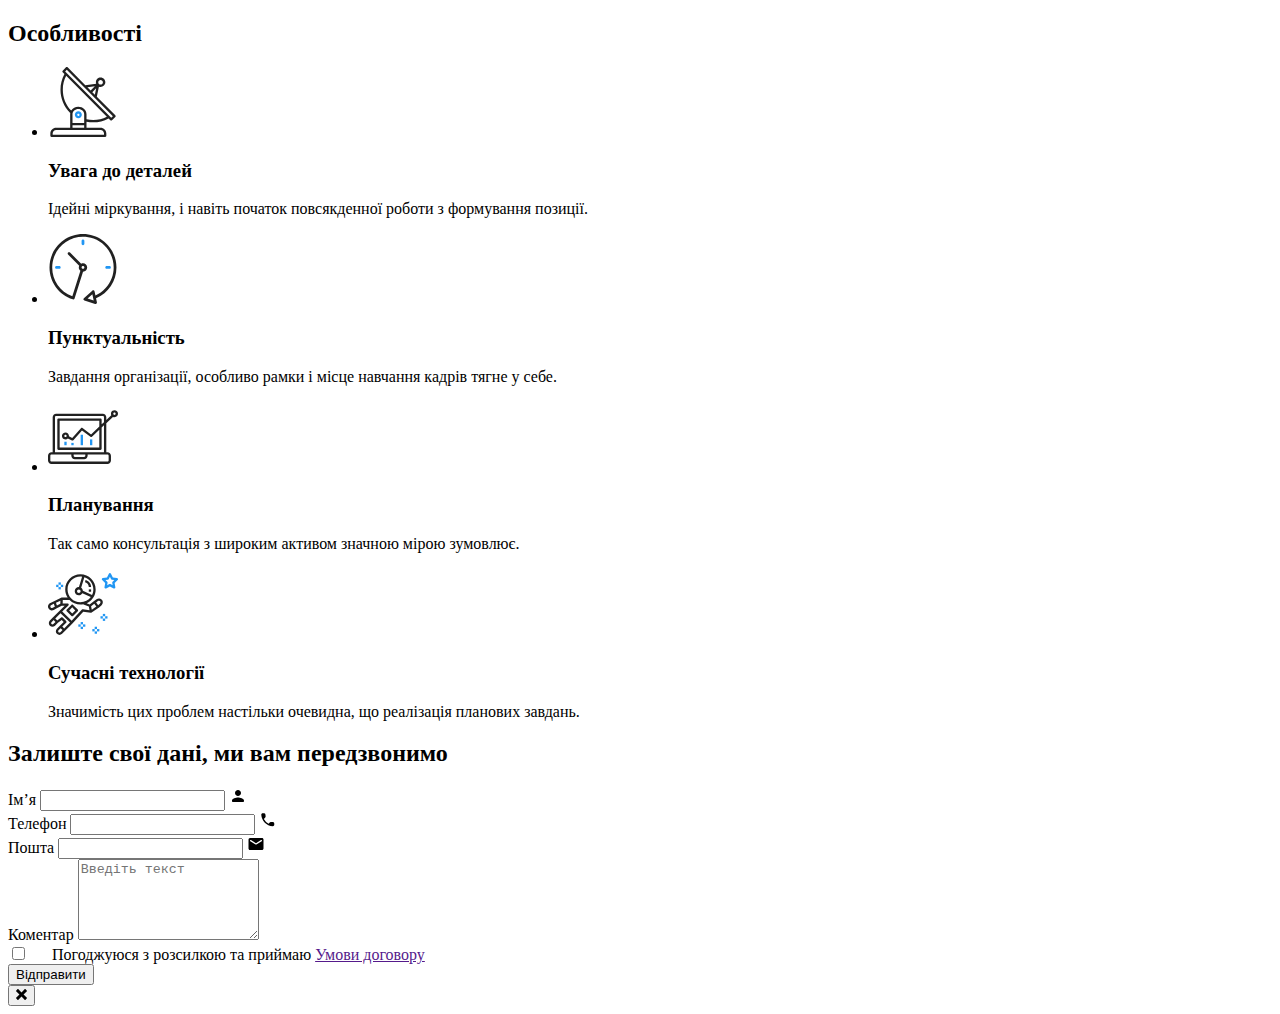
==== commit 32492f91: "update" ====
--- a/index.html
+++ b/index.html
@@ -5,7 +5,7 @@
   <meta charset="UTF-8" />
   <meta http-equiv="X-UA-Compatible" content="IE=edge" />
   <meta name="viewport" content="width=device-width, initial-scale=1.0" />
-  <title>Студія</title>
+  <title>IceCream</title>
   <!-- Fonts -->
   <link rel="preconnect" href="https://fonts.googleapis.com" />
   <link rel="preconnect" href="https://fonts.gstatic.com" crossorigin />
@@ -16,7 +16,7 @@
     integrity="sha512-wpPYUAdjBVSE4KJnH1VR1HeZfpl1ub8YT/NKx4PuQ5NmX2tKuGu6U/JRp5y+Y8XG2tV+wKQpNHVUX03MfMFn9Q=="
     crossorigin="anonymous" referrerpolicy="no-referrer" />
   <!-- My CSS -->
-  <link rel="stylesheet" href="./css/main.min.css" />
+  <link rel="stylesheet" href="./" />
 
 </head>
 
